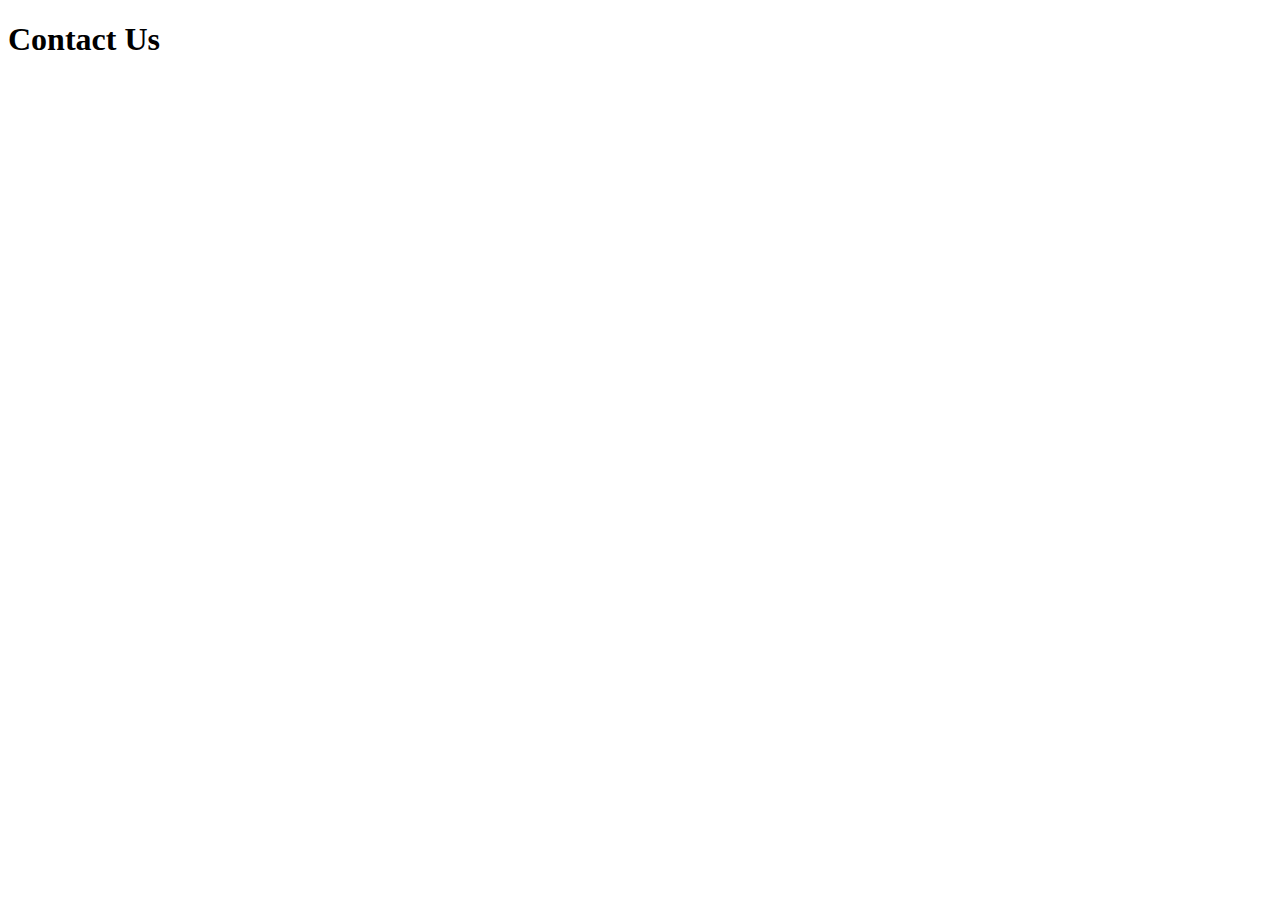
==== contact-us.html @ 6c0234c9 "actualización readme + index.html" ====
<!DOCTYPE html>
<html lang="en">
<head>
    <meta charset="UTF-8">
    <meta http-equiv="X-UA-Compatible" content="IE=edge">
    <meta name="viewport" content="width=device-width, initial-scale=1.0">
    <title>Contact Us</title>
</head>
<body>
    <div class="form-contact">
        <h1>Contact Us</h1>
        <table></table>
    </div>
</body>
</html>
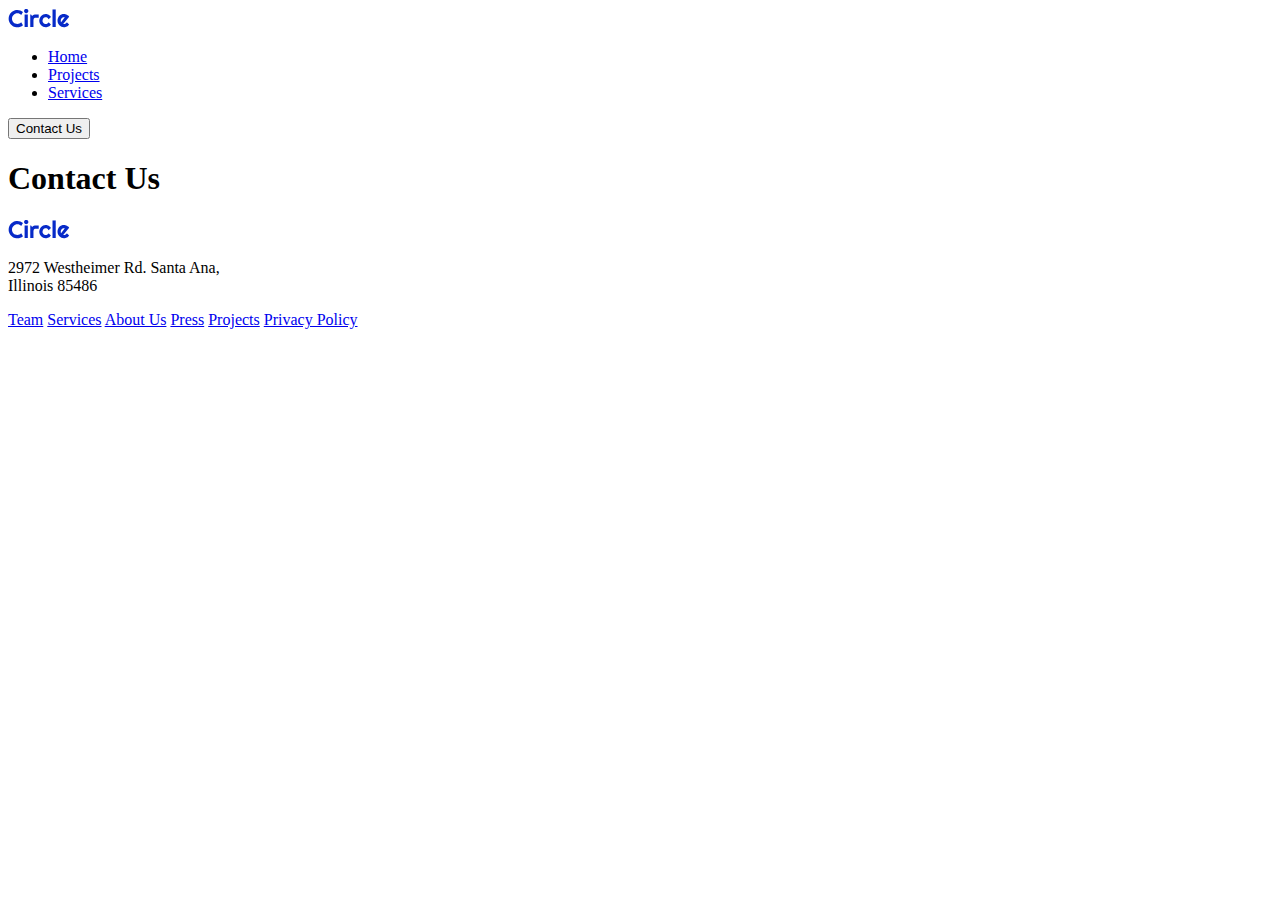
==== commit 713bc23f: "Readme actualizado" ====
--- a/contact-us.html
+++ b/contact-us.html
@@ -7,9 +7,43 @@
     <title>Contact Us</title>
 </head>
 <body>
-    <div class="form-contact">
-        <h1>Contact Us</h1>
-        <table></table>
-    </div>
+    <section id="cabecera">
+        <div class="nav">
+            <div class="logo">
+               <a href="#cabecera"><img src="./images/logos/circle.svg" alt="Circle logotipo"></a>
+            </div>
+            <nav class="menu">
+                <ul>
+                    <li id="home-menu"><a href="#cabecera">Home</a></li>
+                    <li id="projects-menu"><a href="#projects">Projects</a></li>
+                    <li id="services-menu"><a href="#services">Services</a></li>
+                </ul>
+            </nav>
+            <div class="btn-principal">
+                <button>Contact Us</button>
+            </div>
+        </div>
+    </section>
+    <section id="form">
+        <div class="form-contact">
+            <h1>Contact Us</h1>
+            <table></table>
+        </div>
+    </section>
+    <section id="footer">
+        <div class="caja-footer">
+            <div class="footer-info">
+                <img src="./images/logos/circle.svg" alt="circle-logotipo">
+                <p class="direction">2972 Westheimer Rd. Santa Ana,<br> Illinois 85486</p>
+            </div>
+            <div class="footer-menu">
+                    <a href="#">Team</a>
+                    <a href="#">Services</a>
+                    <a href="#">About Us</a>
+                    <a href="#">Press</a>
+                    <a href="#">Projects</a>
+                    <a href="#">Privacy Policy</a>
+            </div>
+        </div>
 </body>
 </html>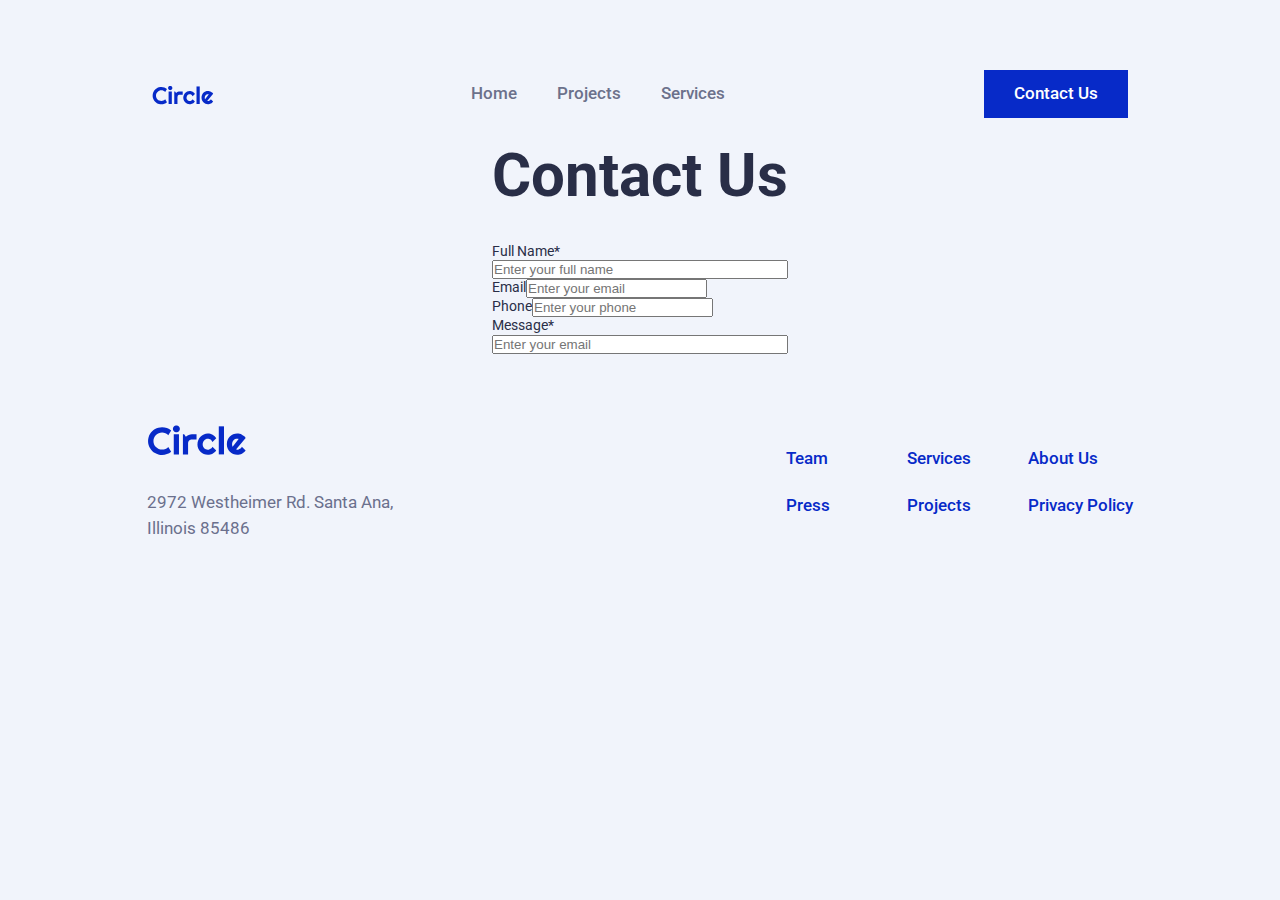
==== commit f98758ac: "css home + adaptación tablet" ====
--- a/contact-us.html
+++ b/contact-us.html
@@ -5,12 +5,13 @@
     <meta http-equiv="X-UA-Compatible" content="IE=edge">
     <meta name="viewport" content="width=device-width, initial-scale=1.0">
     <title>Contact Us</title>
+    <link rel="stylesheet" href="style.css">
 </head>
 <body>
-    <section id="cabecera">
+    <header id="header-cabecera" >
         <div class="nav">
             <div class="logo">
-               <a href="#cabecera"><img src="./images/logos/circle.svg" alt="Circle logotipo"></a>
+               <a href="index.html"><img src="./images/logos/circle.svg" alt="Circle logotipo"></a>
             </div>
             <nav class="menu">
                 <ul>
@@ -19,15 +20,32 @@
                     <li id="services-menu"><a href="#services">Services</a></li>
                 </ul>
             </nav>
-            <div class="btn-principal">
-                <button>Contact Us</button>
-            </div>
+                <a href="contact-us.html" class="btn-principal">Contact Us</a>
         </div>
-    </section>
+    </header>
     <section id="form">
         <div class="form-contact">
             <h1>Contact Us</h1>
-            <table></table>
+            <form action="email" id="form-mail">
+               <div class="form-container">
+                    <label for="name">Full Name*</label>
+                    <input type="text" id="formName" name="name" placeholder="Enter your full name" required>
+                </div>
+                <div class="form-container">
+                    <div class="form-container form-container-pequeño">
+                        <label for="email">Email</label>
+                        <input type="email" id="emailCount" name="email" placeholder="Enter your email">
+                    </div>
+                    <div class="form-container form-container-pequeño">
+                        <label for="phone">Phone</label>
+                        <input type="number" id="phoneNumber" name="phone" placeholder="Enter your phone">
+                    </div>
+                </div>
+                <div class="form-container">
+                    <label for="message">Message*</label>
+                    <input type="text" id="emailCount" name="email" placeholder="Enter your email">
+                </div>
+            </form>
         </div>
     </section>
     <section id="footer">
@@ -45,5 +63,6 @@
                     <a href="#">Privacy Policy</a>
             </div>
         </div>
+       </section> 
 </body>
 </html>--- a/style.css
+++ b/style.css
@@ -0,0 +1,754 @@
+@import url('https://fonts.googleapis.com/css2?family=Roboto:wght@100;300;400;500;700&display=swap');
+
+
+/* General Styling CSS */
+* {
+    box-sizing: border-box;
+    margin: 0;
+    padding: 0;
+  }
+  
+  body {
+    font-family: "Roboto", sans-serif;
+    font-size: 14px;
+    background-color: #f1f4fb;
+    color: #292e47;
+    line-height: 1.25em;
+    display: flex;
+    flex-direction: column;
+    align-items: center;
+    padding: 0 30px; 
+  }
+
+  a{
+    text-decoration: none;
+    font-size: 17px;
+    font-weight: 500;
+  }
+  a:hover{
+    cursor: pointer;
+  }
+
+  /* Typographies */
+  h1{
+    text-align: left;
+    font-size: 60px;
+    line-height: 1.25em;
+    margin: 20px 0 30px;
+  }
+  h2{
+    font-size: 2.7em;
+    color: #292e47;
+    line-height: 36px;
+    margin: 20px 0px 20px;
+  }
+
+  h3{
+    font-size: 24px;
+    line-height: 115%;
+    font-weight: 500;
+    color: #292e47;
+    margin: 15px 5px 0px;
+  }
+
+
+  /* 1ºsección- cabecera + nav */
+  
+  #cabecera,  #header-cabecera {
+   width: 80%;
+   display: flex;
+   flex-direction: column;
+   justify-content: center;
+  }
+
+/* SECCIÓN NAVEGADOR*/
+.nav {
+    display: flex;
+    justify-content: space-between;
+    align-items: center;
+    margin-top: 70px;
+  }
+
+.logo{
+    width: 60px;
+    height: 18px;
+  }
+ 
+
+  .menu ul{
+    display: flex;
+    align-items: center;
+
+  }
+
+  .menu li{
+    list-style: none;
+    flex-direction: row;
+
+  }
+
+  .menu a{
+    color: #6c718b;
+    padding: 20px;
+  }
+
+  .menu a:hover{
+    color: #072AC8 ;
+  }
+
+  .menu a:active{
+    color: #0082f3;
+  }
+
+  .btn-principal{
+    color: white;
+    padding: 15px 30px;
+    background-color: #072AC8;
+    font-size: 17px;
+    display: inline-block;
+    border: 0px;
+  }
+
+  .btn-principal:hover{
+    color: white;
+    padding: 15px 30px;
+    background-color: #292e47;
+    font-size: 17px;
+    display: inline-block;
+    border: 0px;
+  }
+
+
+/* hero-shot-section*/
+  .hero-shot{
+    display: flex;
+    align-items: center;
+    justify-content: space-between;
+    margin: 100px 0;
+    
+  }
+
+  .hs-text{
+    /* width: 50%; */
+    /* display: flex; */
+    /* flex-direction: column; */
+    /* padding: 7em 2em; */
+    max-width:  530px;
+  }
+
+  .hs-text p{
+    color: #6b708d;
+    font-size: 20px;
+    line-height: 150%;
+    margin-bottom: 40px;
+    width: 85%;
+  }
+/* Bloque de botones del texto del hero */
+  .hs-txt-btn{
+    display: flex;
+    justify-content:left;
+    align-items: baseline ;
+
+    /* margin:20px 0 30px */
+  }
+
+  .hs-txt-btn a{
+    text-decoration: none;
+    color:#6b708d;
+    font-size: 17px;
+    font-weight: 500;
+  }
+  /* Este botón .principal serviría poner el mismo estilo que .btn-principal pero no lo invoco/llamo bien */
+
+  .principal{
+    color: white !important;
+    background-color: #072AC8;
+    font-size: 17px;
+    display: inline-block;
+    border: 0px;
+    margin-left: 20px;
+    padding: 15px 30px;
+  }
+
+  /* y este podría ser estilo del menu a pero igual tampoco se nombrarlo pues */
+  .secundario {
+    background: none;
+    border: none;
+  }
+
+  .hs-img {
+    width: 50%;
+    /* background-image: url(./images/hero-section/hero-image.png); */
+    /* background-position: 0 0;
+    background-repeat: no-repeat;
+    background-size: contain; */
+    position: relative;
+    justify-content: center;
+    align-items: center;
+    display: flex;
+
+  }
+  .guy {
+    width: 80%;
+    height: fit-content;
+  }
+  .hs-img-cards{
+    /* position: relative;
+    align-items: center;
+    display: flex; */
+  }
+
+  .card-credit {
+    width: 50%;
+    position: absolute;
+    top: 0;
+    left: -19%;
+    max-width: 375px;
+  }
+
+  .card-project{
+    width: 50%;
+    position: absolute;
+    bottom: -20%;
+    right: -23%;
+    max-width: 375px;
+  }
+
+    #clients{
+        width: 100%; 
+        display: flex;
+        justify-content: space-evenly; 
+        flex-flow:row wrap;
+        margin-top: 130px;
+    }
+
+
+    #projects{
+    width: 80%;
+    margin-top: 200px;
+    }
+
+    .card-img-vector{
+        width: 1fr;
+    }
+
+    /* este container se repite en servicios */
+    .container-cards{
+        display:grid;
+        margin-top: 70px;
+        grid-auto-columns: 1fr;
+        grid-column-gap: 40px;
+        grid-row-gap: 16px;
+        grid-template-columns: 1fr 1fr 1fr;
+        grid-template-rows: auto;
+    }
+   
+    .card {
+        background-color: white;
+        display: grid;
+        grid-template-rows: repeat(2, 1fr);
+        width: 350px;
+        height: 450px;
+    }
+
+    /* project cards images */
+
+    .card-img-simply{
+        background-image: url("./images/projects-section/1.jpg");
+        background-position: 50% 50%;
+        background-size:cover;
+        background-repeat: no-repeat;
+        height: 240px;
+    }
+
+    .card-img-dash{
+        background-image: url("./images/projects-section/2.jpg");
+        background-position: 50% 50%;
+        background-size:cover;
+        background-repeat: no-repeat;
+        height: 240px;
+    }
+    .card-img-vector{
+        background-image: url("./images/projects-section/3.jpg");
+        background-position: 50% 50%;
+        background-size:cover;
+        background-repeat: no-repeat;
+        height: 240px;
+    }
+
+    .card-text h3{
+        padding: 20px;
+    }
+
+    .card-text p{
+        font-size: 17px;
+        font-weight: 400;
+        margin:0 5px 20px 5px;
+        line-height: 120%;
+        padding: 5px 20px 30px 20px;
+    }
+
+    .card-text a{
+        color: #072AC8;
+        margin: 30px auto 30px 5px;
+        font-size: 17px;
+        font-weight: 500;
+        text-decoration: none;
+        padding: 20px;
+    }
+
+
+
+    /* sección testimonios */
+
+    #testimonials{
+        width: 100%;
+        position: relative;
+        /* height: 622px; */
+        height: 40vw;
+        margin-top: 200px;
+        background-color: #292e47;
+        background-image: url(./images/testimonial-section/orbit.png);
+        background-position: center;
+        background-size: contain;
+        background-repeat: no-repeat;
+    }
+
+    .container-testimonio{
+        height: 90%;
+        display: flex;
+        flex-direction: column;
+        justify-content:space-around;
+        align-items: center;
+        padding: 60px 0 15px;
+        
+    }
+    .container-testimonio h2{
+        max-width: 400px;
+        color: white;
+        text-align: center;
+        font-size: 36px;
+        line-height: 150%;
+    }
+
+    .container-testimonio > p {
+     max-width: 560px;
+     color: #ffc600;
+     font-size: 24px;
+     line-height: 160%;
+     font-weight: 500;
+     text-align: center;
+    }
+
+    /* User testimonio */
+   /* ---------- La imagen comentar con teacher... si la meto como imagen se me deforma, si la meto como background de un div bien pero pierdo el alt, es buena praxis? */
+
+    .testimonio-user{
+        display: flex;
+        align-items: center;
+    }
+
+    .user-img-testimony{
+        width: 50px;
+        height: 50px;
+        border-radius: 50%;
+        margin-right: 10px;
+        background-image: url(./images/testimonial-section/profile.png);
+        background-position: 50% 50%;
+        background-size: cover;
+
+    }
+
+    .name-user {
+        color: #a2d6f9;
+        font-size: 17px;
+
+    }
+
+    .web-page {
+        color: #ecf7ff;
+        font-size: 13px;
+    }
+
+    /* Imagenes emojis */
+    .locator-top-left {
+        position: absolute;
+        left: 0%;
+        top: 0%;
+        margin-top: 2%;
+        margin-left: 15%;
+        width: 12vw;
+    }
+
+    .locator-top-right {
+        position: absolute;
+        right: 0%;
+        top: 0%;
+        margin-top: 2%;
+        margin-right: 10%;
+        width: 12vw;
+    }
+
+    .locator-bottom-left {
+        position: absolute;
+        left: 0%;
+        bottom: 0%;
+        margin-bottom: 3%;
+        margin-left: 15%;
+        width: 12vw;
+    }
+
+    .locator-bottom-right {
+        position: absolute;
+        right: 0%;
+        bottom: 0%;
+        margin-bottom: 3%;
+        margin-right: 10%;
+        width: 12vw;
+    }
+
+    #services{
+        width: 80%;
+        display: flex;
+        flex-direction: column;
+        justify-content: space-between;
+        margin-top: 180px;
+    }
+
+    /* si aquí uso la class .card como en proyectos debería tocar el margin del contenido de la card porque se pega al marco */
+    .container-cards-service{
+      display:grid;
+      margin-top: 70px;
+      grid-auto-columns: 1fr;
+      grid-column-gap: 40px;
+      grid-row-gap: 16px;
+      grid-template-columns: 1fr 1fr 1fr;
+      grid-template-rows: auto;
+  }
+    .card-service{
+        /* max-width: 300px; */
+        background-color: white;
+        display: flex;
+        flex-direction:column ;
+        justify-content: space-between;
+        padding: 15px;
+        
+    }
+    /* .card-service img{
+        width: 4.5vw;
+        background-color: #ecf7ff;
+        border-radius: 50%;
+        padding: 15px;
+        margin: 5px;
+    } */
+
+    /* //iconos metidos dentro del background de un div */
+    /* Igual podría hacer 1 class que contenga todo + class independiente para cada uno donde solo se toque el background */
+    .img-service-interface {
+        width: 5vw;
+        height: 5vw;
+        background-color: #ecf7ff;
+        background-image: url(./images/services-section/icons/1.svg);
+        background-position: 50% 50%;
+        background-size: auto;
+        background-repeat: no-repeat;
+        border-radius: 50%;
+        padding: 15px;
+        margin: 20px 0 35px 5px;
+    }
+
+    .img-service-ux{
+        width: 5vw;
+        height: 5vw;
+        background-color: #ecf7ff;
+        background-image: url(./images/services-section/icons/2.svg);
+        background-position: 50% 50%;
+        background-size: auto;
+        background-repeat: no-repeat;
+        border-radius: 50%;
+        padding: 15px;
+        margin: 20px 0 35px 5px;
+    }
+
+    .img-service-dev {
+        width: 5vw;
+        height: 5vw;
+        background-color: #ecf7ff;
+        background-image: url(./images/services-section/icons/3.svg);
+        background-position: 50% 50%;
+        background-size: auto;
+        background-repeat: no-repeat;
+        border-radius: 50%;
+        padding: 15px;
+        margin: 20px 0 35px 5px;
+    }
+
+    /* texto de las cards */
+    /* probando con unificar cards .card-text con las de proyecto pero no acaba de cuadrar, las otras son iguales + padding modificado igual a proyecto podría ponerle este estilo + sumarle el padding */
+    .card-service h3{
+        margin-bottom: 20px;
+    }
+
+    .card-service p{
+        font-size: 17px;
+        font-weight: 400;
+        margin:0 5px 10px 5px;
+        line-height: 120%;
+    }
+
+    .card-service a{
+        color: #072AC8;
+        margin: 30px auto 30px 5px;
+        font-size: 17px;
+        font-weight: 500;
+        text-decoration: none;
+
+    }
+
+    #CTA{
+        display: flex;
+        flex-direction: column;
+        align-items: center;
+        justify-content: center;
+        margin-top: 100px;
+        background-color: #ffc600;
+        height: 500px;
+        width: 100%;
+        padding-bottom: 20px;
+    }
+
+    .cta-info {
+        display: flex;
+        flex-direction: column;
+        justify-content: center;
+        align-items: center;
+    }
+    .cta-info h2{
+        margin: 20px 0;
+    }
+
+    .cta-info p{
+        font-size: 17px;
+        color: #6b708d;
+    }
+
+    .contenedor-form{
+        display: flex;
+        margin-top: 50px;
+        justify-content: center;
+        align-items: center;
+    }
+
+    .form-email-contenedor{
+        display: flex;
+        position: relative;
+    }
+    .form-email-contenedor img{
+        position: absolute;
+        left: 6%;
+        top:20% 
+    }
+    #email-form{
+        border: none;
+        padding: 15px 30px;
+        width: 395px;
+        font-size: 17px;
+        padding-left: 70px;
+    }
+    
+    #footer{
+        margin-top: 70px;
+        display: flex ;
+        justify-content: center;
+        width: 95%;
+        align-items: stretch;
+        padding-bottom: 100px;
+    }
+    .caja-footer {
+        display: flex ;
+        justify-content: space-between;
+        width: 85%;
+        align-items: center;
+    }
+
+    .footer-menu {
+        display: grid;
+        grid-auto-columns: 1fr;
+        grid-column-gap: 16px;
+        grid-row-gap:30px;
+        grid-template-columns: 1fr 1fr 1fr;
+    }
+
+    .footer-menu a{
+        text-decoration: none;
+        color: #072AC8;
+        font-size: 17px;
+    }
+
+    .footer-info img{
+        width: 100px;
+        margin-bottom: 30px; 
+    }
+
+    .footer-info p{
+        font-size: 17px;
+        line-height: 150%;
+        color: #6b708d;  
+    }
+    /* Empezamos responsive */
+    /* Pantalla tablet */
+    @media (min-width:768px) and (max-width: 991px){
+      *{
+        margin: none;
+      }
+     
+      h1{
+        text-align: center;
+      }
+      #header-cabecera, #cabecera, #clients, #projects, #testimonials, #services, #CTA,  #footer{
+        width: 100%;
+        margin-top: 40px;
+      }
+      /* #header-cabecera, #cabecera, #clients, #projects, #testimonials, #services, #CTA,  #footer{
+        width: 95%;
+      } */
+      #header-cabecera {
+        margin-top: 10px;
+      }
+
+      .nav{
+        margin-top: 30px;
+      }
+     
+      .menu ul{
+        display: none;
+    
+      }
+
+      .btn-principal{
+        display: none;
+      }
+
+      .hero-shot{
+        /* display: flex; */
+        flex-direction: column;
+        margin-top:20px
+      }
+      .hs-text{
+        display: flex;
+        flex-direction: column;
+        align-items: center;
+        max-width: 100%;
+        padding-bottom: 30px;
+      }
+
+      .hs-text p{
+        text-align: center;
+      }
+
+      .hs-txt-btn{
+        flex-direction: row-reverse;
+        justify-content: center;
+      }
+
+      .principal{
+        margin-right: 20px;
+        margin-left: 0px;
+      }
+
+      .hs-img{
+        width: 70%;
+      }
+      .guy {
+        width: 100%;
+      }
+
+/* // sección clientes */
+      #clients{
+        /* display: flex;
+        flex-wrap: ;
+        width: 70%;
+        margin-top: 50px; */
+        display: grid;
+        align-items: center;
+        justify-items: center;
+        grid-row-gap:40px;
+        grid-template-columns: 1fr 1fr;
+      }
+
+      .logos-amazon{
+        display: none;
+      }
+ /* PROJECT */
+      .container-cards{
+        grid-template-columns: 1fr 1fr;
+        /* //la separación entre proyectos como se controla? */
+        grid-column-gap: 2%; 
+      }
+
+      /* /TESTIMONIALS */
+
+      /* SERVICES */
+
+      .container-cards-service{
+        display:grid;
+        grid-template-columns: 1fr 1fr 1fr;
+      }
+
+      .img-service {
+        width: 8vw;
+        height: 8vw;
+      }
+
+      /* cta */
+      #CTA{
+        max-width: 100%;
+        margin-top: 60px;
+        display: flex;
+        width: 1320;
+      }
+      .contenedor-form{
+        display: flex;
+        justify-content: space-between;
+        align-items: center;
+      }
+      
+      /* footer */
+      #footer{
+       padding-bottom: 50px;
+      }
+      .caja-footer{
+        width: 100%;
+      }
+
+    }
+
+
+    /* Pantalla phone */
+    @media (max-width: 767px){
+
+    }
+
+
+
+    /* CONTACT STYLE */
+
+    #form{
+        max-width: 80%;
+        display: flex;
+        flex-direction: column;
+        justify-content: center;
+    }
+
+    #form h1{
+        
+    }
+
+    .form-container{
+      display: flex;
+      flex-direction: column;
+    }
+    .form-container-pequeño{
+      display: flex;
+      flex-direction: row;
+    }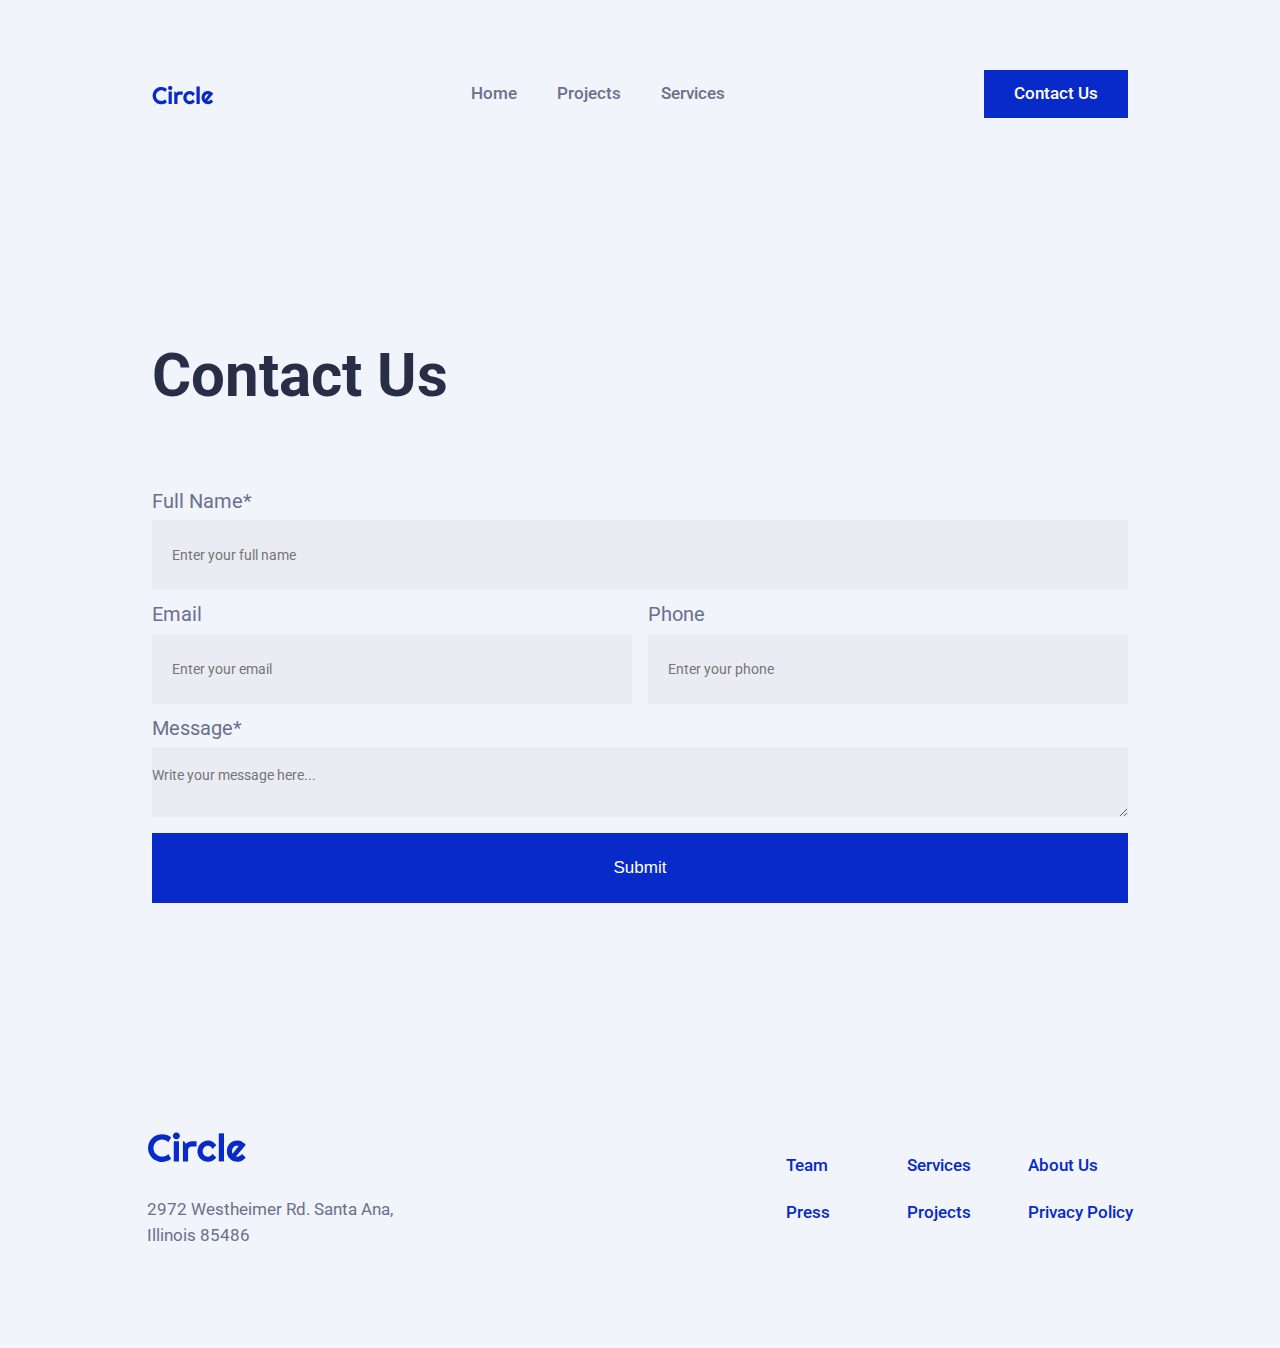
==== commit ce2301a1: "actualización readme, modificación esilos y creación pagina proyecto" ====
--- a/contact-us.html
+++ b/contact-us.html
@@ -15,36 +15,36 @@
             </div>
             <nav class="menu">
                 <ul>
-                    <li id="home-menu"><a href="#cabecera">Home</a></li>
-                    <li id="projects-menu"><a href="#projects">Projects</a></li>
-                    <li id="services-menu"><a href="#services">Services</a></li>
+                    <li id="home-menu"><a href="index.html">Home</a></li>
+                    <li id="projects-menu"><a href="#">Projects</a></li>
+                    <li id="services-menu"><a href="#">Services</a></li>
                 </ul>
             </nav>
                 <a href="contact-us.html" class="btn-principal">Contact Us</a>
         </div>
     </header>
-    <section id="form">
+    <section id="contact-us">
         <div class="form-contact">
             <h1>Contact Us</h1>
             <form action="email" id="form-mail">
-               <div class="form-container">
+               <div class="form-container name">
                     <label for="name">Full Name*</label>
                     <input type="text" id="formName" name="name" placeholder="Enter your full name" required>
                 </div>
-                <div class="form-container">
-                    <div class="form-container form-container-pequeño">
+                <div class="form-container email">
                         <label for="email">Email</label>
                         <input type="email" id="emailCount" name="email" placeholder="Enter your email">
-                    </div>
-                    <div class="form-container form-container-pequeño">
+                </div>
+                <div class="form-container phone">
                         <label for="phone">Phone</label>
-                        <input type="number" id="phoneNumber" name="phone" placeholder="Enter your phone">
-                    </div>
+                        <input type="text" id="phoneNumber" name="phone" placeholder="Enter your phone">
                 </div>
-                <div class="form-container">
+                
+                <div class="form-container message">
                     <label for="message">Message*</label>
-                    <input type="text" id="emailCount" name="email" placeholder="Enter your email">
+                    <textarea name="message" placeholder="Write your message here..." maxlength="5000" required></textarea>
                 </div>
+                <input type="submit" value="Submit" class="submit-button">
             </form>
         </div>
     </section>
--- a/style.css
+++ b/style.css
@@ -1,754 +1,1093 @@
 @import url('https://fonts.googleapis.com/css2?family=Roboto:wght@100;300;400;500;700&display=swap');
-
-
+ 
+ 
 /* General Styling CSS */
 * {
-    box-sizing: border-box;
-    margin: 0;
-    padding: 0;
-  }
-  
+   box-sizing: border-box;
+   margin: 0;
+   padding: 0;
+   box-sizing: border-box
+ }
   body {
-    font-family: "Roboto", sans-serif;
-    font-size: 14px;
-    background-color: #f1f4fb;
-    color: #292e47;
-    line-height: 1.25em;
-    display: flex;
-    flex-direction: column;
-    align-items: center;
-    padding: 0 30px; 
-  }
-
-  a{
-    text-decoration: none;
-    font-size: 17px;
-    font-weight: 500;
-  }
-  a:hover{
-    cursor: pointer;
-  }
-
-  /* Typographies */
-  h1{
-    text-align: left;
-    font-size: 60px;
-    line-height: 1.25em;
-    margin: 20px 0 30px;
-  }
-  h2{
-    font-size: 2.7em;
-    color: #292e47;
-    line-height: 36px;
-    margin: 20px 0px 20px;
-  }
-
-  h3{
-    font-size: 24px;
-    line-height: 115%;
-    font-weight: 500;
-    color: #292e47;
-    margin: 15px 5px 0px;
-  }
-
-
-  /* 1ºsección- cabecera + nav */
-  
-  #cabecera,  #header-cabecera {
-   width: 80%;
+   font-family: "Roboto", sans-serif;
+   font-size: 14px;
+   background-color: #f1f4fb;
+   color: #292e47;
+   line-height: 1.25em;
    display: flex;
    flex-direction: column;
-   justify-content: center;
-  }
-
+   align-items: center;
+   padding: 0 30px;
+ }
+ 
+ a{
+   text-decoration: none;
+   font-size: 17px;
+   font-weight: 500;
+ }
+ a:hover{
+   cursor: pointer;
+ }
+ 
+ /* Typographies */
+ h1{
+   text-align: left;
+   font-size: 60px;
+   line-height: 1.25em;
+   margin: 20px 0 30px;
+ }
+ h2{
+   font-size: 2.7em;
+   color: #292e47;
+   line-height: 36px;
+   margin: 20px 0px 20px;
+ }
+ 
+ h3{
+   font-size: 24px;
+   line-height: 115%;
+   font-weight: 500;
+   color: #292e47;
+   margin: 15px 5px 0px;
+ }
+
+ h4{
+  color: #6b708d;
+  font-size: 24px;
+  font-weight: 500;
+  line-height: 115%;
+ }
+ 
+ 
+ /* 1ºsección- cabecera + nav */
+  #cabecera,  #header-cabecera {
+  width: 80%;
+  display: flex;
+  flex-direction: column;
+  justify-content: center;
+ }
+ 
 /* SECCIÓN NAVEGADOR*/
 .nav {
+   display: flex;
+   justify-content: space-between;
+   align-items: center;
+   margin-top: 70px;
+ }
+ 
+.logo{
+   width: 60px;
+   height: 18px;
+ }
+ 
+ .menu ul{
+   display: flex;
+   align-items: center;
+ 
+ }
+ 
+ .menu li{
+   list-style: none;
+   flex-direction: row;
+ 
+ }
+ 
+ .menu a{
+   color: #6c718b;
+   padding: 20px;
+ }
+ 
+ .menu a:hover{
+   color: #072AC8 ;
+ }
+ 
+ .menu a:active{
+   color: #0082f3;
+ }
+
+ .hamburger-menu{
+  display: none;
+ }
+ 
+ .btn-principal{
+   color: white;
+   padding: 15px 30px;
+   background-color: #072AC8;
+   font-size: 17px;
+   display: inline-block;
+   border: 0px;
+ }
+ 
+ .btn-principal:hover{
+   color: white;
+   padding: 15px 30px;
+   background-color: #292e47;
+   font-size: 17px;
+   display: inline-block;
+   border: 0px;
+ }
+ 
+ 
+/* hero-shot-section*/
+ .hero-shot{
+   display: flex;
+   align-items: center;
+   justify-content: space-between;
+   margin: 100px 0;
+  
+ }
+ 
+ .hs-text{
+   /* width: 50%; */
+   /* display: flex; */
+   /* flex-direction: column; */
+   /* padding: 7em 2em; */
+   max-width:  530px;
+ }
+ 
+ .hs-text p{
+   color: #6b708d;
+   font-size: 20px;
+   line-height: 150%;
+   margin-bottom: 40px;
+   width: 85%;
+ }
+/* Bloque de botones del texto del hero */
+ .hs-txt-btn{
+   display: flex;
+   justify-content:left;
+   align-items: baseline ;
+ 
+   /* margin:20px 0 30px */
+ }
+ 
+ .hs-txt-btn a{
+   text-decoration: none;
+   color:#6b708d;
+   font-size: 17px;
+   font-weight: 500;
+ }
+ /* Este botón .principal serviría poner el mismo estilo que .btn-principal pero no lo invoco/llamo bien */
+ 
+ .principal{
+   color: white !important;
+   background-color: #072AC8;
+   font-size: 17px;
+   display: inline-block;
+   border: 0px;
+   margin-left: 20px;
+   padding: 15px 30px;
+ }
+ 
+ /* y este podría ser estilo del menu a pero igual tampoco se nombrarlo pues */
+ .secundario {
+   background: none;
+   border: none;
+ }
+ 
+ .hs-img {
+   width: 50%;
+   /* background-image: url(./images/hero-section/hero-image.png); */
+   /* background-position: 0 0;
+   background-repeat: no-repeat;
+   background-size: contain; */
+   position: relative;
+   justify-content: center;
+   align-items: center;
+   display: flex;
+ 
+ }
+ .guy {
+   width: 80%;
+   height: fit-content;
+ }
+ .hs-img-cards{
+   /* position: relative;
+   align-items: center;
+   display: flex; */
+ }
+ 
+ .card-credit {
+   width: 50%;
+   position: absolute;
+   top: 0;
+   left: -19%;
+   max-width: 375px;
+ }
+ 
+ .card-project{
+   width: 50%;
+   position: absolute;
+   bottom: -20%;
+   right: -23%;
+   max-width: 375px;
+ }
+ 
+   #clients{
+       width: 100%;
+       display: flex;
+       justify-content: space-evenly;
+       flex-flow:row wrap;
+       margin-top: 130px;
+   }
+ 
+ 
+   #projects{
+   width: 80%;
+   margin-top: 150px;
+   }
+ 
+   .card-img-vector{
+       width: 1fr;
+   }
+ 
+   /* este container se repite en servicios */
+   .container-cards{
+       display:grid;
+       margin-top: 70px;
+       grid-auto-columns: 1fr;
+       grid-column-gap: 40px;
+       grid-row-gap: 16px;
+       grid-template-columns: 1fr 1fr 1fr;
+       grid-template-rows: auto;
+   }
+ 
+   .card {
+       background-color: white;
+       display: grid;
+       grid-template-rows: repeat(2, 1fr);
+       /* esto lo pusimos con diego y bien... pero luego queda demasiado estrecho puede que tenga que ver con el responsive */
+       max-width: 350px;
+       max-height: 450px;
+   }
+ 
+   /* project cards images */
+ 
+   .card-img-simply{
+       background-image: url("./images/projects-section/1.jpg");
+       background-position: 50% 50%;
+       background-size:cover;
+       background-repeat: no-repeat;
+       height: 240px;
+   }
+ 
+   .card-img-dash{
+       background-image: url("./images/projects-section/2.jpg");
+       background-position: 50% 50%;
+       background-size:cover;
+       background-repeat: no-repeat;
+       height: 240px;
+   }
+   .card-img-vector{
+       background-image: url("./images/projects-section/3.jpg");
+       background-position: 50% 50%;
+       background-size:cover;
+       background-repeat: no-repeat;
+       height: 240px;
+   }
+ 
+   .card-text h3{
+       padding: 20px;
+   }
+ 
+   .card-text p{
+       font-size: 17px;
+       font-weight: 400;
+       margin:0 5px 20px 5px;
+       line-height: 120%;
+       padding: 5px 20px 30px 20px;
+   }
+ 
+   .card-text a{
+       color: #072AC8;
+       margin: 30px auto 30px 5px;
+       font-size: 17px;
+       font-weight: 500;
+       text-decoration: none;
+       padding: 20px;
+   }
+ 
+ 
+ 
+   /* sección testimonios */
+ 
+   #testimonials{
+       width: 100%;
+       position: relative;
+       /* height: 622px; */
+       height: 40vw;
+       margin-top: 200px;
+       background-color: #292e47;
+       background-image: url(./images/testimonial-section/orbit.png);
+       background-position: center;
+       background-size: contain;
+       background-repeat: no-repeat;
+   }
+ 
+   .container-testimonio{
+       height: 90%;
+       display: flex;
+       flex-direction: column;
+       justify-content:space-around;
+       align-items: center;
+       padding: 60px 0 15px;
+      
+   }
+   .container-testimonio h2{
+       max-width: 400px;
+       color: white;
+       text-align: center;
+       font-size: 36px;
+       line-height: 150%;
+   }
+ 
+   .container-testimonio > p {
+    max-width: 560px;
+    color: #ffc600;
+    font-size: 24px;
+    line-height: 160%;
+    font-weight: 500;
+    text-align: center;
+   }
+ 
+   /* User testimonio */
+  /* ---------- La imagen comentar con teacher... si la meto como imagen se me deforma, si la meto como background de un div bien pero pierdo el alt, es buena praxis? */
+ 
+   .testimonio-user{
+       display: flex;
+       align-items: center;
+   }
+ 
+   .user-img-testimony{
+       width: 50px;
+       height: 50px;
+       border-radius: 50%;
+       margin-right: 10px;
+       background-image: url(./images/testimonial-section/profile.png);
+       background-position: 50% 50%;
+       background-size: cover;
+ 
+   }
+ 
+   .name-user {
+       color: #a2d6f9;
+       font-size: 17px;
+ 
+   }
+ 
+   .web-page {
+       color: #ecf7ff;
+       font-size: 13px;
+   }
+ 
+   /* Imagenes emojis */
+   .locator-top-left {
+       position: absolute;
+       left: 0%;
+       top: 0%;
+       margin-top: 2%;
+       margin-left: 15%;
+       width: 12vw;
+   }
+ 
+   .locator-top-right {
+       position: absolute;
+       right: 0%;
+       top: 0%;
+       margin-top: 2%;
+       margin-right: 10%;
+       width: 12vw;
+   }
+ 
+   .locator-bottom-left {
+       position: absolute;
+       left: 0%;
+       bottom: 0%;
+       margin-bottom: 3%;
+       margin-left: 15%;
+       width: 12vw;
+   }
+ 
+   .locator-bottom-right {
+       position: absolute;
+       right: 0%;
+       bottom: 0%;
+       margin-bottom: 3%;
+       margin-right: 10%;
+       width: 12vw;
+   }
+ 
+   #services{
+       width: 80%;
+       display: flex;
+       flex-direction: column;
+       justify-content: space-between;
+       margin-top: 180px;
+   }
+ 
+   /* si aquí uso la class .card como en proyectos debería tocar el margin del contenido de la card porque se pega al marco */
+   .container-cards-service{
+     display:grid;
+     margin-top: 70px;
+     grid-auto-columns: 1fr;
+     grid-column-gap: 40px;
+     grid-row-gap: 16px;
+     grid-template-columns: 1fr 1fr 1fr;
+     grid-template-rows: auto;
+    
+ }
+   .card-service{
+       /* max-width: 300px; */
+       background-color: white;
+       display: flex;
+       flex-direction:column ;
+       justify-content: space-between;
+       padding: 15px;
+       /* si pongo aqui medidas concretas se me descuadra */
+       /* width: 450px;
+       height: 450px; */
+      
+   }
+   /* .card-service img{
+       width: 4.5vw;
+       background-color: #ecf7ff;
+       border-radius: 50%;
+       padding: 15px;
+       margin: 5px;
+   } */
+ 
+   /* //iconos metidos dentro del background de un div */
+   /* Igual podría hacer 1 class que contenga todo + class independiente para cada uno donde solo se toque el background */
+   .img-service-interface {
+       width: 5vw;
+       height: 5vw;
+       background-color: #ecf7ff;
+       background-image: url(./images/services-section/icons/1.svg);
+       background-position: 50% 50%;
+       background-size: auto;
+       background-repeat: no-repeat;
+       border-radius: 50%;
+       padding: 15px;
+       margin: 20px 0 35px 5px;
+   }
+ 
+   .img-service-ux{
+       width: 5vw;
+       height: 5vw;
+       background-color: #ecf7ff;
+       background-image: url(./images/services-section/icons/2.svg);
+       background-position: 50% 50%;
+       background-size: auto;
+       background-repeat: no-repeat;
+       border-radius: 50%;
+       padding: 15px;
+       margin: 20px 0 35px 5px;
+   }
+ 
+   .img-service-dev {
+       width: 5vw;
+       height: 5vw;
+       background-color: #ecf7ff;
+       background-image: url(./images/services-section/icons/3.svg);
+       background-position: 50% 50%;
+       background-size: auto;
+       background-repeat: no-repeat;
+       border-radius: 50%;
+       padding: 15px;
+       margin: 20px 0 35px 5px;
+   }
+ 
+   /* texto de las cards */
+   /* probando con unificar cards .card-text con las de proyecto pero no acaba de cuadrar, las otras son iguales + padding modificado igual a proyecto podría ponerle este estilo + sumarle el padding */
+   .card-service h3{
+       margin-bottom: 20px;
+   }
+ 
+   .card-service p{
+       font-size: 17px;
+       font-weight: 400;
+       margin:0 5px 10px 5px;
+       line-height: 120%;
+   }
+ 
+   .card-service a{
+       color: #072AC8;
+       margin: 30px auto 30px 5px;
+       font-size: 17px;
+       font-weight: 500;
+       text-decoration: none;
+ 
+   }
+ 
+   #CTA{
+       display: flex;
+       flex-direction: column;
+       align-items: center;
+       justify-content: center;
+       margin-top: 150px;
+       background-color: #ffc600;
+       height: 500px;
+       width: 100%;
+       padding-bottom: 20px;
+   }
+ 
+   .cta-info {
+       display: flex;
+       flex-direction: column;
+       justify-content: center;
+       align-items: center;
+   }
+   .cta-info h2{
+       margin: 20px 0;
+   }
+ 
+   .cta-info p{
+       font-size: 17px;
+       color: #6b708d;
+   }
+ 
+   .contenedor-form{
+       display: flex;
+       margin-top: 50px;
+       justify-content: center;
+       align-items: center;
+   }
+ 
+   .form-email-contenedor{
+       display: flex;
+       position: relative;
+   }
+   .form-email-contenedor img{
+       position: absolute;
+       left: 6%;
+       top:20%
+   }
+   #email-form{
+       border: none;
+       padding: 15px 30px;
+       width: 395px;
+       font-size: 17px;
+       padding-left: 70px;
+   }
+  
+   #footer{
+       margin-top: 200px;
+       display: flex ;
+       justify-content: center;
+       width: 95%;
+       align-items: stretch;
+       padding-bottom: 100px;
+   }
+   .caja-footer {
+       display: flex ;
+       justify-content: space-between;
+       width: 85%;
+       align-items: center;
+   }
+ 
+   .footer-menu {
+       display: grid;
+       grid-auto-columns: 1fr;
+       grid-column-gap: 16px;
+       grid-row-gap:30px;
+       grid-template-columns: 1fr 1fr 1fr;
+   }
+ 
+   .footer-menu a{
+       text-decoration: none;
+       color: #072AC8;
+       font-size: 17px;
+   }
+ 
+   .footer-info img{
+       width: 100px;
+       margin-bottom: 30px;
+   }
+ 
+   .footer-info p{
+       font-size: 17px;
+       line-height: 150%;
+       color: #6b708d; 
+   }
+   
+
+
+/* -----------------------
+-----------------------
+-----------------------
+----------------------- */
+/* Empezamos responsive */
+   /* Pantalla tablet */
+   @media (min-width:768px) and (max-width: 991px){
+     *{
+       margin: none;
+     }
+   
+     h1{
+       text-align: center;
+     }
+     #header-cabecera, #cabecera, #clients, #projects, #testimonials, #services, #CTA,  #footer{
+       width: 100%;
+       margin-top: 40px;
+     }
+     /* #header-cabecera, #cabecera, #clients, #projects, #testimonials, #services, #CTA,  #footer{
+       width: 95%;
+     } */
+     #header-cabecera {
+       margin-top: 10px;
+     }
+ 
+     .nav{
+       margin-top: 30px;
+     }
+   
+     .hamburger-menu{
+      display: flex;
+      z-index: 1;
+      padding: 4px 20px 0 0;
+      border: none;
+      cursor: pointer;
+      background-color: rgba(255, 255, 255, 0);
+      color: #292e47;
+      font-size: 24px;
+    }
+    .hamburger-menu > .cerrar{
+      display: none;
+    }
+
+    
+ 
+     .btn-principal{
+       display: none;
+     }
+ 
+     .hero-shot{
+       /* display: flex; */
+       flex-direction: column;
+       margin-top:20px
+     }
+     .hs-text{
+       display: flex;
+       flex-direction: column;
+       align-items: center;
+       max-width: 100%;
+       padding-bottom: 30px;
+     }
+ 
+     .hs-text p{
+       text-align: center;
+     }
+ 
+     .hs-txt-btn{
+       flex-direction: row-reverse;
+       justify-content: center;
+     }
+ 
+     .principal{
+       margin-right: 20px;
+       margin-left: 0px;
+     }
+ 
+     .hs-img{
+       width: 70%;
+     }
+     .guy {
+       width: 100%;
+     }
+ 
+/* // sección clientes */
+     #clients{
+       /* display: flex;
+       flex-wrap: ;
+       width: 70%;
+       margin-top: 50px; */
+       display: grid;
+       align-items: center;
+       justify-items: center;
+       grid-row-gap:40px;
+       grid-template-columns: 1fr 1fr;
+     }
+ 
+     .logos-amazon{
+       display: none;
+     }
+/* PROJECT */
+     .container-cards{
+       grid-template-columns: 1fr 1fr;
+       /* //la separación entre proyectos como se controla? */
+       grid-column-gap: 2%;
+     }
+ 
+     /* /TESTIMONIALS */
+     #testimonials {
+       width: 100vw;
+      height: 450px;
+     }
+ 
+     .container-testimonio{
+       justify-content: space-between;
+       padding: 30px 0 15px;
+     }
+     /* emojis location */
+     .locator-top-left{
+       margin-top: 6%;
+       margin-left: 10%;
+     }
+     .locator-top-right{
+       margin-top: 6%;
+     
+     }
+     .locator-bottom-left{
+       margin-bottom: 6%;
+       margin-left: 10%;
+     }
+     .locator-bottom-right{
+       margin-bottom: 6%;
+      
+     }
+ 
+     /* SERVICES */
+ 
+     .container-cards-service{
+       display:grid;
+       grid-template-columns: 1fr 1fr 1fr;
+     }
+ 
+     .img-service {
+       width: 8vw;
+       height: 8vw;
+     }
+ 
+     /* cta */
+     #CTA{
+       /* para hacer que se salte el padding del body va este width */
+       width: 100vw;
+       margin-top: 60px;
+     }
+ 
+     .contenedor-form > .principal{
+       margin: 0;
+     }
+    
+    
+     /* footer */
+     #footer{
+      padding-bottom: 50px;
+      margin-top: 70px;
+     }
+     .caja-footer{
+       width: 100%;
+     }
+ 
+   }
+ 
+ 
+   /* Pantalla phone */
+   @media (max-width: 767px){
+     *{
+       margin: none;
+     }
+   
+     h1{
+       text-align: center;
+       font-size: 40px;
+     }
+     h2{
+       text-align: center;
+       margin-top: 50px;
+     }
+     #header-cabecera, #cabecera, #clients, #projects, #testimonials, #services, #CTA,  #footer{
+       width: 100%;
+       margin-top: 30px;
+     }
+     /* #header-cabecera, #cabecera, #clients, #projects, #testimonials, #services, #CTA,  #footer{
+       width: 95%;
+     } */
+     #header-cabecera {
+       margin-top: 10px;
+     }
+ 
+     .nav{
+       margin-top: 30px;
+     }
+   
+     .menu ul{
+       display: none;
+  
+     }
+ 
+     .btn-principal{
+       display: none;
+     }
+ 
+     .hero-shot{
+       /* display: flex; */
+       flex-direction: column;
+       margin-top:0px
+     }
+     .hs-text{
+       display: flex;
+       flex-direction: column;
+       align-items: center;
+       max-width: 100%;
+       padding-bottom: 30px;
+     }
+ 
+     .hs-text p{
+       text-align: center;
+       font-size: 17px;
+       margin-bottom: 30px;
+     }
+ 
+     .hs-txt-btn{
+       flex-direction: row-reverse;
+       justify-content: center;
+    
+     }
+ 
+     .principal{
+       margin-right: 20px;
+       margin-left: 0px;
+     }
+ 
+     .hs-img{
+       width: 90%;
+     }
+     .guy {
+       width: 100%;
+     }
+     .card-credit,
+     .card-project,
+     .logos-amazon {
+       display: none;
+     }
+ 
+ 
+/* // sección clientes */
+     #clients{
+       /* display: flex;
+       flex-wrap: ;
+       width: 70%;
+       margin-top: 50px; */
+       display: grid;
+       align-items: center;
+       justify-items: center;
+       grid-row-gap:40px;
+       grid-template-columns: 1fr 1fr;
+     }
+ 
+     /* .logos-amazon{
+       display: none;
+     } */
+/* PROJECT */
+     .container-cards{
+       grid-template-columns: 1fr;
+       /* //la separación entre proyectos como se controla? */
+       grid-column-gap: 2%;
+     }
+ 
+     .card{
+       width: auto;
+      
+     }
+ 
+     /* /TESTIMONIALS */
+     .locator-top-left,
+     .locator-top-right,
+     .locator-bottom-left,
+     .locator-bottom-right{
+       display: none;
+     }
+ 
+     #testimonials{
+       height: 50px;
+       width: 100vw;
+     }
+ 
+     .container-testimonio{
+       padding: 20px 0 60px;
+     }
+     .container-testimonio > p{
+       padding: 50px 0px;
+     }
+ 
+     /* SERVICES */
+ 
+     .container-cards-service{
+       display:grid;
+       grid-template-columns: 1fr;
+     }
+ 
+     .img-service {
+       width: 10vw;
+       height: 10vw;
+     }
+ 
+     /* cta */
+     #CTA{
+       margin-top: 60px;
+       display: flex;
+       width: 100vw;
+     }
+     .contenedor-form{
+       display: flex;
+       flex-direction: column;
+       justify-content: space-between;
+       align-items: center;
+     }
+ 
+ 
+    
+     /* footer */
+     #footer{
+      padding-bottom: 90px;
+     }
+     .caja-footer{
+       width: 100%;
+       display: flex;
+       flex-direction: column;
+     }
+ 
+     .footer-info{
+       display: flex;
+       flex-direction: column;
+       align-items: center;
+       padding: 20px 0 30px;
+     }
+ 
+     .footer-info p{
+       text-align: center;
+     }
+    
+   }
+ 
+ 
+ 
+ /* CONTACT STYLE */
+ /* CONTACT STYLE */
+ /* CONTACT STYLE */
+ /* CONTACT STYLE */
+
+   #contact-us{
+       display: flex;
+       flex-direction: column;
+       justify-content: center;
+       width: 80%;
+       margin-top: 200px;
+   }
+ 
+   
+ 
+   .form-container{
+    display: grid;
+    
+   }
+   #form-mail {
+    /* display: grid;
+    grid-auto-columns: 1fr;
+    grid-column-gap:16px;
+    grid-row-gap:16px
+    grid-template-column:1fr 1fr 1fr 1fr 1fr; */
+    display: grid;
+    grid-template-columns: repeat(2, 1fr);
+    grid-template-rows: repeat(4, 1fr);
+    grid-column-gap: 16px;
+    grid-row-gap: 16px;
+    margin-top: 80px;
+   }
+
+   .name{
+    grid-area: 1 / 1 / 2 / 3; 
+   }
+   .email{
+    grid-area: 2 / 1 / 3 / 2;
+   }
+   .phone{
+    grid-area: 2 / 2 / 3 / 3;
+   }
+   .message{
+    grid-area: 3 / 1 / 4 / 3;
+   }
+   .submit-button{
+    grid-area: 4 / 1 / 5 / 3;
+    color: white;
+   padding: 15px 30px;
+   background-color: #072AC8;
+   font-size: 17px;
+   border: none;
+   height: 70px;
+   }
+
+   .form-container > input , textarea{
+    font-family: "Roboto", sans-serif;
+    width: 100%;
+    height: 70px;
+    padding-left: 20px;
+    border: none;
+    background-color: #e8e9f0b5;
+    font-size: 14px;
+    color: #333333;
+   }
+
+   textarea{
+    font-size: 14px;
+    color: #333333;
+    padding: 20px 0 0;
+  
+   }
+
+   .form-container >label{
+    margin-bottom: 10px;
+    color: #6b708d;
+    font-size: 20px;
+    font-weight: 400;
+   }
+
+   /* //project page */
+
+   .main-project{
+    width: 80%;
+    margin-top: 70px;
+   }
+   .project-info {
     display: flex;
     justify-content: space-between;
-    align-items: center;
-    margin-top: 70px;
-  }
-
-.logo{
-    width: 60px;
-    height: 18px;
-  }
- 
-
-  .menu ul{
+    margin-bottom: 60px;
+   }
+   
+   .text-drch{
     display: flex;
-    align-items: center;
-
-  }
-
-  .menu li{
-    list-style: none;
-    flex-direction: row;
-
-  }
-
-  .menu a{
-    color: #6c718b;
-    padding: 20px;
-  }
-
-  .menu a:hover{
-    color: #072AC8 ;
-  }
-
-  .menu a:active{
-    color: #0082f3;
-  }
-
-  .btn-principal{
-    color: white;
-    padding: 15px 30px;
-    background-color: #072AC8;
-    font-size: 17px;
-    display: inline-block;
-    border: 0px;
-  }
-
-  .btn-principal:hover{
-    color: white;
-    padding: 15px 30px;
-    background-color: #292e47;
-    font-size: 17px;
-    display: inline-block;
-    border: 0px;
-  }
-
-
-/* hero-shot-section*/
-  .hero-shot{
-    display: flex;
-    align-items: center;
-    justify-content: space-between;
-    margin: 100px 0;
-    
-  }
-
-  .hs-text{
-    /* width: 50%; */
-    /* display: flex; */
-    /* flex-direction: column; */
-    /* padding: 7em 2em; */
-    max-width:  530px;
-  }
-
-  .hs-text p{
+    justify-content: center;
+    font-size: 20px;
+   }
+
+   .status{
+    color: #292e47;
+   }
+
+   .data{
     color: #6b708d;
+   }
+
+
+   /* //esto no esta bien  */
+   .project-image{
+    width: 80vw;
+    max-height: 600px;
+    filter: blur(200);
+    background-image: url("./images/projects-section/1.jpg");
+    background-position: 50% 50%;
+    background-repeat: no-repeat;
+    background-size: cover;
+   }
+   .project-image img{
+    width: 80vw;
+    filter: blur(40px) opacity(10%);
+   }
+
+   .project-description p{
     font-size: 20px;
-    line-height: 150%;
-    margin-bottom: 40px;
-    width: 85%;
-  }
-/* Bloque de botones del texto del hero */
-  .hs-txt-btn{
-    display: flex;
-    justify-content:left;
-    align-items: baseline ;
-
-    /* margin:20px 0 30px */
-  }
-
-  .hs-txt-btn a{
-    text-decoration: none;
-    color:#6b708d;
-    font-size: 17px;
-    font-weight: 500;
-  }
-  /* Este botón .principal serviría poner el mismo estilo que .btn-principal pero no lo invoco/llamo bien */
-
-  .principal{
-    color: white !important;
-    background-color: #072AC8;
-    font-size: 17px;
-    display: inline-block;
-    border: 0px;
-    margin-left: 20px;
-    padding: 15px 30px;
-  }
-
-  /* y este podría ser estilo del menu a pero igual tampoco se nombrarlo pues */
-  .secundario {
-    background: none;
-    border: none;
-  }
-
-  .hs-img {
-    width: 50%;
-    /* background-image: url(./images/hero-section/hero-image.png); */
-    /* background-position: 0 0;
-    background-repeat: no-repeat;
-    background-size: contain; */
-    position: relative;
-    justify-content: center;
-    align-items: center;
-    display: flex;
-
-  }
-  .guy {
-    width: 80%;
-    height: fit-content;
-  }
-  .hs-img-cards{
-    /* position: relative;
-    align-items: center;
-    display: flex; */
-  }
-
-  .card-credit {
-    width: 50%;
-    position: absolute;
-    top: 0;
-    left: -19%;
-    max-width: 375px;
-  }
-
-  .card-project{
-    width: 50%;
-    position: absolute;
-    bottom: -20%;
-    right: -23%;
-    max-width: 375px;
-  }
-
-    #clients{
-        width: 100%; 
-        display: flex;
-        justify-content: space-evenly; 
-        flex-flow:row wrap;
-        margin-top: 130px;
-    }
-
-
-    #projects{
-    width: 80%;
-    margin-top: 200px;
-    }
-
-    .card-img-vector{
-        width: 1fr;
-    }
-
-    /* este container se repite en servicios */
-    .container-cards{
-        display:grid;
-        margin-top: 70px;
-        grid-auto-columns: 1fr;
-        grid-column-gap: 40px;
-        grid-row-gap: 16px;
-        grid-template-columns: 1fr 1fr 1fr;
-        grid-template-rows: auto;
-    }
-   
-    .card {
-        background-color: white;
-        display: grid;
-        grid-template-rows: repeat(2, 1fr);
-        width: 350px;
-        height: 450px;
-    }
-
-    /* project cards images */
-
-    .card-img-simply{
-        background-image: url("./images/projects-section/1.jpg");
-        background-position: 50% 50%;
-        background-size:cover;
-        background-repeat: no-repeat;
-        height: 240px;
-    }
-
-    .card-img-dash{
-        background-image: url("./images/projects-section/2.jpg");
-        background-position: 50% 50%;
-        background-size:cover;
-        background-repeat: no-repeat;
-        height: 240px;
-    }
-    .card-img-vector{
-        background-image: url("./images/projects-section/3.jpg");
-        background-position: 50% 50%;
-        background-size:cover;
-        background-repeat: no-repeat;
-        height: 240px;
-    }
-
-    .card-text h3{
-        padding: 20px;
-    }
-
-    .card-text p{
-        font-size: 17px;
-        font-weight: 400;
-        margin:0 5px 20px 5px;
-        line-height: 120%;
-        padding: 5px 20px 30px 20px;
-    }
-
-    .card-text a{
-        color: #072AC8;
-        margin: 30px auto 30px 5px;
-        font-size: 17px;
-        font-weight: 500;
-        text-decoration: none;
-        padding: 20px;
-    }
-
-
-
-    /* sección testimonios */
-
-    #testimonials{
-        width: 100%;
-        position: relative;
-        /* height: 622px; */
-        height: 40vw;
-        margin-top: 200px;
-        background-color: #292e47;
-        background-image: url(./images/testimonial-section/orbit.png);
-        background-position: center;
-        background-size: contain;
-        background-repeat: no-repeat;
-    }
-
-    .container-testimonio{
-        height: 90%;
-        display: flex;
-        flex-direction: column;
-        justify-content:space-around;
-        align-items: center;
-        padding: 60px 0 15px;
-        
-    }
-    .container-testimonio h2{
-        max-width: 400px;
-        color: white;
-        text-align: center;
-        font-size: 36px;
-        line-height: 150%;
-    }
-
-    .container-testimonio > p {
-     max-width: 560px;
-     color: #ffc600;
-     font-size: 24px;
-     line-height: 160%;
-     font-weight: 500;
-     text-align: center;
-    }
-
-    /* User testimonio */
-   /* ---------- La imagen comentar con teacher... si la meto como imagen se me deforma, si la meto como background de un div bien pero pierdo el alt, es buena praxis? */
-
-    .testimonio-user{
-        display: flex;
-        align-items: center;
-    }
-
-    .user-img-testimony{
-        width: 50px;
-        height: 50px;
-        border-radius: 50%;
-        margin-right: 10px;
-        background-image: url(./images/testimonial-section/profile.png);
-        background-position: 50% 50%;
-        background-size: cover;
-
-    }
-
-    .name-user {
-        color: #a2d6f9;
-        font-size: 17px;
-
-    }
-
-    .web-page {
-        color: #ecf7ff;
-        font-size: 13px;
-    }
-
-    /* Imagenes emojis */
-    .locator-top-left {
-        position: absolute;
-        left: 0%;
-        top: 0%;
-        margin-top: 2%;
-        margin-left: 15%;
-        width: 12vw;
-    }
-
-    .locator-top-right {
-        position: absolute;
-        right: 0%;
-        top: 0%;
-        margin-top: 2%;
-        margin-right: 10%;
-        width: 12vw;
-    }
-
-    .locator-bottom-left {
-        position: absolute;
-        left: 0%;
-        bottom: 0%;
-        margin-bottom: 3%;
-        margin-left: 15%;
-        width: 12vw;
-    }
-
-    .locator-bottom-right {
-        position: absolute;
-        right: 0%;
-        bottom: 0%;
-        margin-bottom: 3%;
-        margin-right: 10%;
-        width: 12vw;
-    }
-
-    #services{
-        width: 80%;
-        display: flex;
-        flex-direction: column;
-        justify-content: space-between;
-        margin-top: 180px;
-    }
-
-    /* si aquí uso la class .card como en proyectos debería tocar el margin del contenido de la card porque se pega al marco */
-    .container-cards-service{
-      display:grid;
-      margin-top: 70px;
-      grid-auto-columns: 1fr;
-      grid-column-gap: 40px;
-      grid-row-gap: 16px;
-      grid-template-columns: 1fr 1fr 1fr;
-      grid-template-rows: auto;
-  }
-    .card-service{
-        /* max-width: 300px; */
-        background-color: white;
-        display: flex;
-        flex-direction:column ;
-        justify-content: space-between;
-        padding: 15px;
-        
-    }
-    /* .card-service img{
-        width: 4.5vw;
-        background-color: #ecf7ff;
-        border-radius: 50%;
-        padding: 15px;
-        margin: 5px;
-    } */
-
-    /* //iconos metidos dentro del background de un div */
-    /* Igual podría hacer 1 class que contenga todo + class independiente para cada uno donde solo se toque el background */
-    .img-service-interface {
-        width: 5vw;
-        height: 5vw;
-        background-color: #ecf7ff;
-        background-image: url(./images/services-section/icons/1.svg);
-        background-position: 50% 50%;
-        background-size: auto;
-        background-repeat: no-repeat;
-        border-radius: 50%;
-        padding: 15px;
-        margin: 20px 0 35px 5px;
-    }
-
-    .img-service-ux{
-        width: 5vw;
-        height: 5vw;
-        background-color: #ecf7ff;
-        background-image: url(./images/services-section/icons/2.svg);
-        background-position: 50% 50%;
-        background-size: auto;
-        background-repeat: no-repeat;
-        border-radius: 50%;
-        padding: 15px;
-        margin: 20px 0 35px 5px;
-    }
-
-    .img-service-dev {
-        width: 5vw;
-        height: 5vw;
-        background-color: #ecf7ff;
-        background-image: url(./images/services-section/icons/3.svg);
-        background-position: 50% 50%;
-        background-size: auto;
-        background-repeat: no-repeat;
-        border-radius: 50%;
-        padding: 15px;
-        margin: 20px 0 35px 5px;
-    }
-
-    /* texto de las cards */
-    /* probando con unificar cards .card-text con las de proyecto pero no acaba de cuadrar, las otras son iguales + padding modificado igual a proyecto podría ponerle este estilo + sumarle el padding */
-    .card-service h3{
-        margin-bottom: 20px;
-    }
-
-    .card-service p{
-        font-size: 17px;
-        font-weight: 400;
-        margin:0 5px 10px 5px;
-        line-height: 120%;
-    }
-
-    .card-service a{
-        color: #072AC8;
-        margin: 30px auto 30px 5px;
-        font-size: 17px;
-        font-weight: 500;
-        text-decoration: none;
-
-    }
-
-    #CTA{
-        display: flex;
-        flex-direction: column;
-        align-items: center;
-        justify-content: center;
-        margin-top: 100px;
-        background-color: #ffc600;
-        height: 500px;
-        width: 100%;
-        padding-bottom: 20px;
-    }
-
-    .cta-info {
-        display: flex;
-        flex-direction: column;
-        justify-content: center;
-        align-items: center;
-    }
-    .cta-info h2{
-        margin: 20px 0;
-    }
-
-    .cta-info p{
-        font-size: 17px;
-        color: #6b708d;
-    }
-
-    .contenedor-form{
-        display: flex;
-        margin-top: 50px;
-        justify-content: center;
-        align-items: center;
-    }
-
-    .form-email-contenedor{
-        display: flex;
-        position: relative;
-    }
-    .form-email-contenedor img{
-        position: absolute;
-        left: 6%;
-        top:20% 
-    }
-    #email-form{
-        border: none;
-        padding: 15px 30px;
-        width: 395px;
-        font-size: 17px;
-        padding-left: 70px;
-    }
-    
-    #footer{
-        margin-top: 70px;
-        display: flex ;
-        justify-content: center;
-        width: 95%;
-        align-items: stretch;
-        padding-bottom: 100px;
-    }
-    .caja-footer {
-        display: flex ;
-        justify-content: space-between;
-        width: 85%;
-        align-items: center;
-    }
-
-    .footer-menu {
-        display: grid;
-        grid-auto-columns: 1fr;
-        grid-column-gap: 16px;
-        grid-row-gap:30px;
-        grid-template-columns: 1fr 1fr 1fr;
-    }
-
-    .footer-menu a{
-        text-decoration: none;
-        color: #072AC8;
-        font-size: 17px;
-    }
-
-    .footer-info img{
-        width: 100px;
-        margin-bottom: 30px; 
-    }
-
-    .footer-info p{
-        font-size: 17px;
-        line-height: 150%;
-        color: #6b708d;  
-    }
-    /* Empezamos responsive */
-    /* Pantalla tablet */
-    @media (min-width:768px) and (max-width: 991px){
-      *{
-        margin: none;
-      }
-     
-      h1{
-        text-align: center;
-      }
-      #header-cabecera, #cabecera, #clients, #projects, #testimonials, #services, #CTA,  #footer{
-        width: 100%;
-        margin-top: 40px;
-      }
-      /* #header-cabecera, #cabecera, #clients, #projects, #testimonials, #services, #CTA,  #footer{
-        width: 95%;
-      } */
-      #header-cabecera {
-        margin-top: 10px;
-      }
-
-      .nav{
-        margin-top: 30px;
-      }
-     
-      .menu ul{
-        display: none;
-    
-      }
-
-      .btn-principal{
-        display: none;
-      }
-
-      .hero-shot{
-        /* display: flex; */
-        flex-direction: column;
-        margin-top:20px
-      }
-      .hs-text{
-        display: flex;
-        flex-direction: column;
-        align-items: center;
-        max-width: 100%;
-        padding-bottom: 30px;
-      }
-
-      .hs-text p{
-        text-align: center;
-      }
-
-      .hs-txt-btn{
-        flex-direction: row-reverse;
-        justify-content: center;
-      }
-
-      .principal{
-        margin-right: 20px;
-        margin-left: 0px;
-      }
-
-      .hs-img{
-        width: 70%;
-      }
-      .guy {
-        width: 100%;
-      }
-
-/* // sección clientes */
-      #clients{
-        /* display: flex;
-        flex-wrap: ;
-        width: 70%;
-        margin-top: 50px; */
-        display: grid;
-        align-items: center;
-        justify-items: center;
-        grid-row-gap:40px;
-        grid-template-columns: 1fr 1fr;
-      }
-
-      .logos-amazon{
-        display: none;
-      }
- /* PROJECT */
-      .container-cards{
-        grid-template-columns: 1fr 1fr;
-        /* //la separación entre proyectos como se controla? */
-        grid-column-gap: 2%; 
-      }
-
-      /* /TESTIMONIALS */
-
-      /* SERVICES */
-
-      .container-cards-service{
-        display:grid;
-        grid-template-columns: 1fr 1fr 1fr;
-      }
-
-      .img-service {
-        width: 8vw;
-        height: 8vw;
-      }
-
-      /* cta */
-      #CTA{
-        max-width: 100%;
-        margin-top: 60px;
-        display: flex;
-        width: 1320;
-      }
-      .contenedor-form{
-        display: flex;
-        justify-content: space-between;
-        align-items: center;
-      }
-      
-      /* footer */
-      #footer{
-       padding-bottom: 50px;
-      }
-      .caja-footer{
-        width: 100%;
-      }
-
-    }
-
-
-    /* Pantalla phone */
-    @media (max-width: 767px){
-
-    }
-
-
-
-    /* CONTACT STYLE */
-
-    #form{
-        max-width: 80%;
-        display: flex;
-        flex-direction: column;
-        justify-content: center;
-    }
-
-    #form h1{
-        
-    }
-
-    .form-container{
-      display: flex;
-      flex-direction: column;
-    }
-    .form-container-pequeño{
-      display: flex;
-      flex-direction: row;
-    }+    line-height: 30px;
+    margin-top: 50px;
+    text-align: justify;
+   }
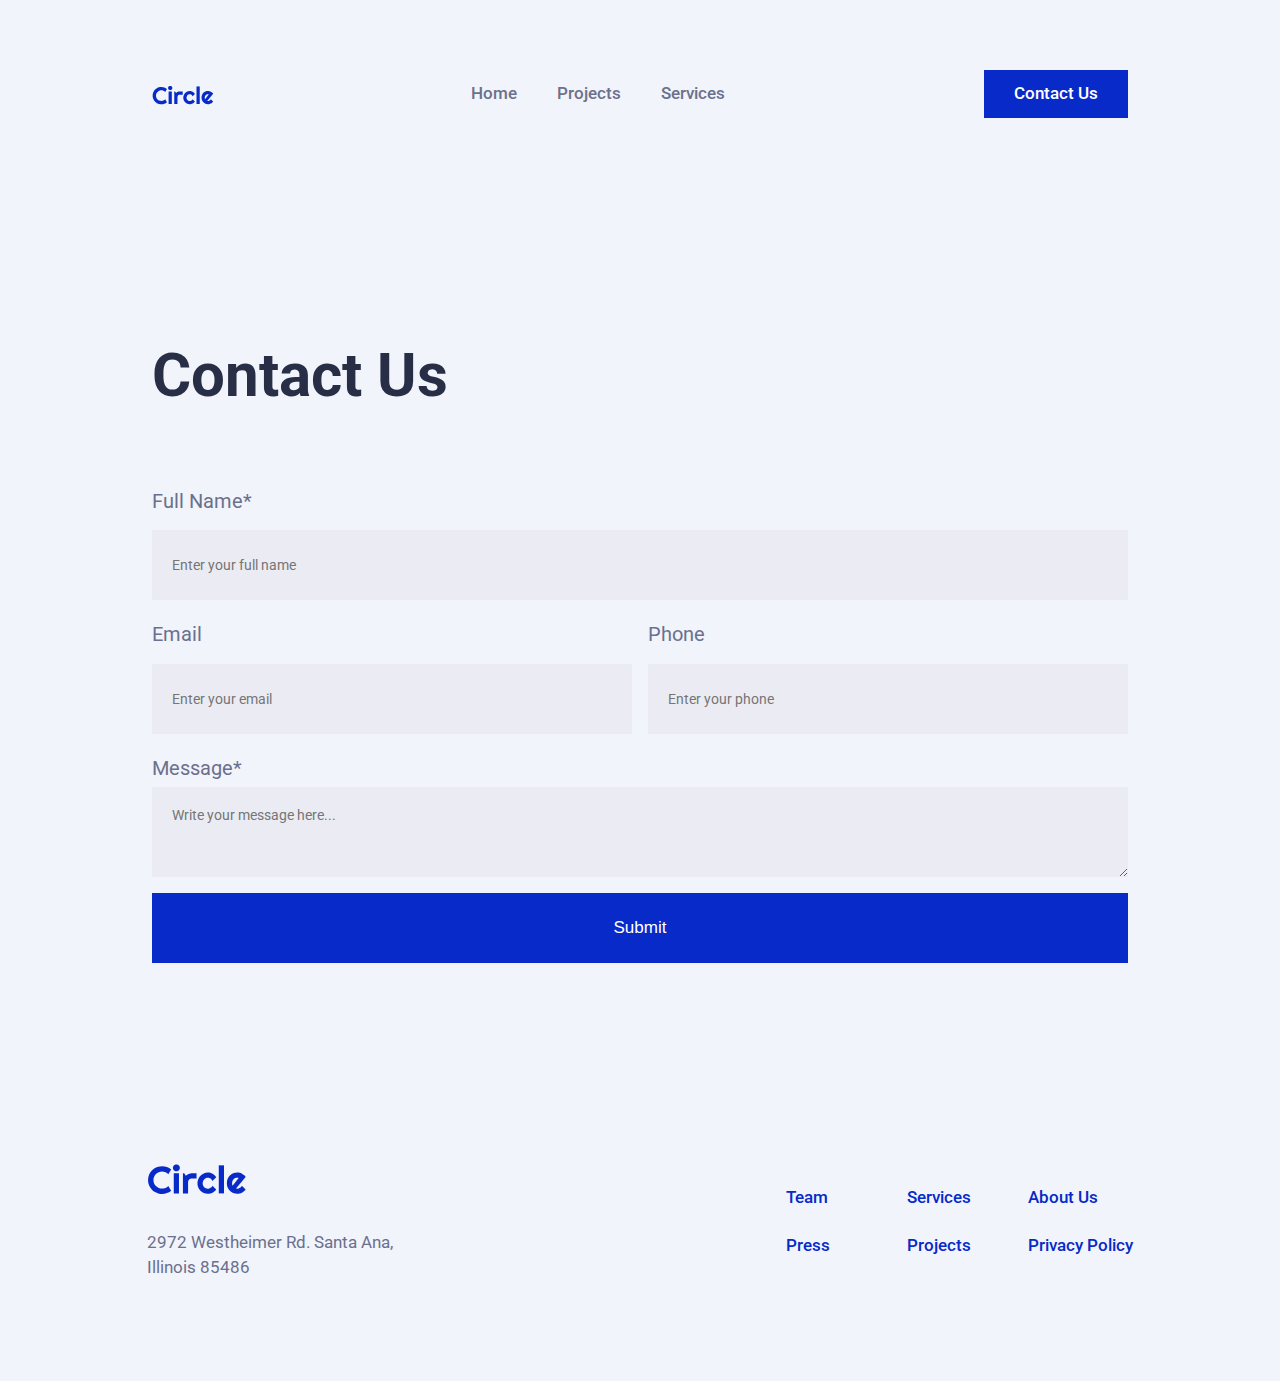
==== commit 8182e378: "responsive phone tablet desktop" ====
--- a/contact-us.html
+++ b/contact-us.html
@@ -6,6 +6,7 @@
     <meta name="viewport" content="width=device-width, initial-scale=1.0">
     <title>Contact Us</title>
     <link rel="stylesheet" href="style.css">
+    <link rel="stylesheet" href="index.js">
 </head>
 <body>
     <header id="header-cabecera" >
@@ -42,7 +43,7 @@
                 
                 <div class="form-container message">
                     <label for="message">Message*</label>
-                    <textarea name="message" placeholder="Write your message here..." maxlength="5000" required></textarea>
+                    <textarea name="message" placeholder="Write your message here..." maxlength="5000" required id="messageText"></textarea>
                 </div>
                 <input type="submit" value="Submit" class="submit-button">
             </form>
@@ -64,5 +65,7 @@
             </div>
         </div>
        </section> 
+    <!-- <script src="./index.js"></script> -->
+    <script src="./scripts/formContact.js"></script>
 </body>
 </html>--- a/style.css
+++ b/style.css
@@ -105,7 +105,11 @@
    color: #0082f3;
  }
 
- .hamburger-menu{
+ /* .hamburger-menu{
+  display: none;
+ } */
+
+ .hamburger{
   display: none;
  }
  
@@ -255,15 +259,15 @@
    .card {
        background-color: white;
        display: grid;
-       grid-template-rows: repeat(2, 1fr);
+       grid-template-rows: repeat(1fr 3fr);
        /* esto lo pusimos con diego y bien... pero luego queda demasiado estrecho puede que tenga que ver con el responsive */
        max-width: 350px;
-       max-height: 450px;
+       min-height: 450px;
    }
  
    /* project cards images */
  
-   .card-img-simply{
+   .card-img-0{
        background-image: url("./images/projects-section/1.jpg");
        background-position: 50% 50%;
        background-size:cover;
@@ -271,14 +275,14 @@
        height: 240px;
    }
  
-   .card-img-dash{
+   .card-img-1{
        background-image: url("./images/projects-section/2.jpg");
        background-position: 50% 50%;
        background-size:cover;
        background-repeat: no-repeat;
        height: 240px;
    }
-   .card-img-vector{
+   .card-img-2{
        background-image: url("./images/projects-section/3.jpg");
        background-position: 50% 50%;
        background-size:cover;
@@ -611,6 +615,167 @@
    }
    
 
+   /* PAGE CONTACT ME STYLE */
+ /* PAGE CONTACT ME STYLE */
+ /* PAGE CONTACT ME STYLE */
+ /* PAGE CONTACT ME STYLE */
+
+ #contact-us{
+  display: flex;
+  flex-direction: column;
+  justify-content: center;
+  width: 80%;
+  margin-top: 200px;
+}
+
+
+
+.form-container{
+display: grid;
+
+}
+#form-mail {
+ display: grid;
+grid-template-columns: repeat(2, 1fr);
+grid-template-rows: repeat(3, 1fr);
+grid-column-gap: 16px;
+grid-row-gap: 16px;
+margin-top: 80px;
+}
+
+.name{
+grid-area: 1 / 1 / 2 / 3; 
+}
+.email{
+grid-area: 2 / 1 / 3 / 2;
+}
+.phone{
+grid-area: 2 / 2 / 3 / 3;
+}
+.message{
+grid-area: 3 / 1 / 4 / 3;
+}
+.submit-button{
+grid-area: 4 / 1 / 5 / 3;
+color: white;
+padding: 15px 30px;
+background-color: #072AC8;
+font-size: 17px;
+border: none;
+height: 70px;
+}
+
+.submit-button:hover{
+color: white;
+background-color: #292e47;
+}
+
+.form-container > input , textarea{
+font-family: "Roboto", sans-serif;
+width: 100%;
+height: 70px;
+padding-left: 20px;
+border: none;
+background-color: #e8e9f0b5;
+font-size: 14px;
+color: #333333;
+}
+
+
+
+textarea{
+font-size: 14px;
+color: #333333;
+padding: 20px 0 0 20px;
+height: 90px;
+}
+
+.form-container >label{
+margin-bottom: 10px;
+color: #6b708d;
+font-size: 20px;
+font-weight: 400;
+}
+
+/* //project page */
+
+.cont-about-project{
+display: flex;
+flex-direction: column;
+justify-content: center;
+}
+.main-project{
+width: 80%;
+margin-top: 70px;
+}
+.project-info {
+display: flex;
+justify-content: space-between;
+margin-bottom: 60px;
+}
+
+.text-drch{
+display: flex;
+justify-content: center;
+font-size: 20px;
+}
+
+.status{
+color: #292e47;
+}
+
+.data{
+color: #6b708d;
+}
+
+
+/* //esto no esta bien  */
+/* .project-image{
+width: 80vw;
+max-height: 600px;
+filter: blur(200);
+background-image: url("./images/projects-section/1.jpg");
+background-position: 50% 50%;
+background-repeat: no-repeat;
+background-size: cover;
+} */
+/* .project-image img{
+width: 80vw;
+filter: blur(40px) opacity(10%);
+} */
+
+.container-image{
+width: 80vw;
+height: 600px;
+position: relative;
+}
+
+.container-image img{
+object-fit: cover;
+height: 100%;
+width: 100%;
+}
+.blur {
+object-fit: cover;
+height: 100%;
+width: 100%;
+filter: blur(40px) opacity(50%);
+position: absolute;
+top: 0%;
+left: 0%;
+z-index: -1;
+}
+.project-description{
+ margin-top: 80px;
+}
+.project-description p{
+font-size: 20px;
+line-height: 30px;
+text-align: justify;
+margin-top: 20px;
+}
+
+
 
 /* -----------------------
 -----------------------
@@ -641,7 +806,7 @@
        margin-top: 30px;
      }
    
-     .hamburger-menu{
+     /* .hamburger-menu{
       display: flex;
       z-index: 1;
       padding: 4px 20px 0 0;
@@ -653,8 +818,20 @@
     }
     .hamburger-menu > .cerrar{
       display: none;
-    }
-
+    } */
+    .bar{
+      display: flex;
+      flex-direction: column;
+      height: 4px;
+      background-color: #333333;
+      width: 24px;
+      border-radius: 3px;
+      margin: 3px;
+     }
+
+     .menu{
+      display: none;
+     }
     
  
      .btn-principal{
@@ -778,12 +955,31 @@
      .caja-footer{
        width: 100%;
      }
- 
-   }
- 
- 
-   /* Pantalla phone */
-   @media (max-width: 767px){
+     
+     #contact-us{
+      margin-top: 100px;
+     }
+     .form-contact h1{
+      text-align: left;
+     }
+
+     /* //project pg */
+     #project-page{
+      width: 100%;
+      margin-top: 20px;
+    }
+    
+    .cont-about-project h1{
+    text-align: left;
+    }
+    .container-image{
+      width: 92vw;
+    }
+   }
+ 
+ 
+   /* Pantalla tablet pequeña */
+   @media (min-width:481px) and (max-width: 767px){
      *{
        margin: none;
      }
@@ -796,7 +992,7 @@
        text-align: center;
        margin-top: 50px;
      }
-     #header-cabecera, #cabecera, #clients, #projects, #testimonials, #services, #CTA,  #footer{
+     #header-cabecera, #cabecera, #clients, #projects, #testimonials, #services, #CTA,  #footer, #contact-us{
        width: 100%;
        margin-top: 30px;
      }
@@ -959,135 +1155,308 @@
        text-align: center;
      }
     
-   }
- 
- 
- 
- /* CONTACT STYLE */
- /* CONTACT STYLE */
- /* CONTACT STYLE */
- /* CONTACT STYLE */
-
-   #contact-us{
-       display: flex;
-       flex-direction: column;
-       justify-content: center;
-       width: 80%;
-       margin-top: 200px;
-   }
- 
+
+     /* contact us */
+     #contact-us{
+      margin-top: 20px;
+     }
+     .form-contact h1{
+      text-align: left;
+     }
+
+     /* //proyecto pag */
+     #project-page{
+      width: 100%;
+      margin-top: 20px;
+    }
+    
+    .cont-about-project h1{
+    text-align: left;
+    }
+
+   }
+ 
+  
+   /* //burger menu */
+
+
+   /* mobil chiquito */
+
    
- 
-   .form-container{
-    display: grid;
+   @media (max-width: 480px){
+    *{
+      margin: none;
+    }
+  
+    h1{
+      text-align: center;
+      font-size: 30px;
+    }
+    h2{
+      text-align: center;
+      margin-top: 30px;
+      font-size: 30px;
+    }
+    #header-cabecera, #cabecera, #clients, #projects, #testimonials, #services, #CTA,  #footer, #contact-us{
+      width: 100%;
+      margin-top: 10px;
+    }
+    /* #header-cabecera, #cabecera, #clients, #projects, #testimonials, #services, #CTA,  #footer{
+      width: 95%;
+    } */
+    #header-cabecera {
+      margin-top: 0px;
+    }
+
+    .nav{
+      margin-top: 30px;
+    }
+  
+    .menu ul{
+      display: none;
+ 
+    }
+
+    .btn-principal{
+      display: none;
+    }
+
+    .hero-shot{
+      /* display: flex; */
+      flex-direction: column;
+      margin-top:0px
+    }
+    .hs-text{
+      display: flex;
+      flex-direction: column;
+      align-items: center;
+      max-width: 100%;
+      padding-bottom: 30px;
+    }
+
+    .hs-text p{
+      text-align: center;
+      font-size: 17px;
+      margin-bottom: 30px;
+      max-width: 100vw;
+      line-height: 150%;
+    }
+
+    .hs-txt-btn{
+      flex-direction: column-reverse;
+      justify-content: center;
+      align-items: center;
+   
+    }
+
+    .principal{
+      margin-right: 0px;
+      margin-left: 0px;
+      margin-bottom: 20px;
+    }
+
+    .hs-img{
+      width: 90%;
+    }
+    .guy {
+      width: 100%;
+    }
+    .card-credit,
+    .card-project,
+    .logos-amazon {
+      display: none;
+    }
+
+
+/* // sección clientes */
+    #clients{
+      /* display: flex;
+      flex-wrap: ;
+      width: 70%;
+      margin-top: 50px; */
+      margin: 0 0 30px 0;
+      display: grid;
+      align-items: center;
+      justify-items: center;
+      grid-row-gap:40px;
+      grid-template-columns: 1fr 1fr;
+    }
+
+    /* .logos-amazon{
+      display: none;
+    } */
+/* PROJECT */
+    .container-cards{
+      grid-template-columns: 1fr;
+      /* //la separación entre proyectos como se controla? */
+      /* grid-column-gap: 2%; */
+      grid-row-gap: 20px;
+      padding-bottom: 20px;
+      margin-top: 50px;
+    }
+
+    .card{
+      width: auto;
+     
+    }
+
+    /* /TESTIMONIALS */
+    .locator-top-left,
+    .locator-top-right,
+    .locator-bottom-left,
+    .locator-bottom-right{
+      display: none;
+    }
+
+    #testimonials{
+      height: 90vh;
+      width: 100vw;
+     
+    }
+
+    .container-testimonio{
+      padding: 20px 0 40px;
+      height: none;
     
-   }
-   #form-mail {
-    /* display: grid;
-    grid-auto-columns: 1fr;
-    grid-column-gap:16px;
-    grid-row-gap:16px
-    grid-template-column:1fr 1fr 1fr 1fr 1fr; */
-    display: grid;
-    grid-template-columns: repeat(2, 1fr);
-    grid-template-rows: repeat(4, 1fr);
-    grid-column-gap: 16px;
-    grid-row-gap: 16px;
-    margin-top: 80px;
-   }
-
-   .name{
-    grid-area: 1 / 1 / 2 / 3; 
-   }
-   .email{
-    grid-area: 2 / 1 / 3 / 2;
-   }
-   .phone{
-    grid-area: 2 / 2 / 3 / 3;
-   }
-   .message{
-    grid-area: 3 / 1 / 4 / 3;
-   }
-   .submit-button{
-    grid-area: 4 / 1 / 5 / 3;
-    color: white;
-   padding: 15px 30px;
-   background-color: #072AC8;
-   font-size: 17px;
-   border: none;
-   height: 70px;
-   }
-
-   .form-container > input , textarea{
-    font-family: "Roboto", sans-serif;
+    }
+    .container-testimonio > p{
+      padding: 40px 20px;
+    }
+    .container-testimonio h2{
+      font-size: 30px;
+      width: 85%;
+      margin-bottom: 0px;
+    }
+
+    /* SERVICES */
+
+    .container-cards-service{
+      display:grid;
+      grid-template-columns: 1fr;
+      margin-top: 40px;
+    }
+
+    .img-service {
+      width: 10vw;
+      height: 10vw;
+    }
+    
+    .img-service-ux, .img-service-interface,.img-service-dev{
+      padding: 40px;
+    }
+
+    /* cta */
+    #CTA{
+      margin-top: 60px;
+      display: flex;
+      width: 100vw;
+    }
+    .contenedor-form{
+      display: flex;
+      flex-direction: column;
+      justify-content: space-between;
+      align-items: center;
+      width: 50px;
+    }
+
+    #email-form{
+      width: 80vw;
+      height: 60px;
+      margin: 10px 0 20px 0 ;
+    }
+
+      .cta{
+        width: 85%;
+      }
+    .cta-info h2{
+      text-align: left;
+      margin: 60px 0 60px 30px;
+      line-height: 150%;
+
+    }
+
+    #btn-cta  {
+      width: 80vw;
+      height: 60px;
+
+    }
+
+
+   
+    /* footer */
+    #footer{
+     padding-bottom: 90px;
+     padding-top: 20px;
+    }
+    .caja-footer{
+      width: 100%;
+      display: flex;
+      flex-direction: column;
+    }
+
+    .footer-info{
+      display: flex;
+      flex-direction: column;
+      align-items: center;
+      padding: 20px 0 30px;
+    }
+
+    .footer-info p{
+      text-align: center;
+    }
+   
+
+
+    #contact-us h1{
+      text-align: left;
+      margin-top: 50px;
+    }
+    #form-mail {
+      display: flex;
+      flex-direction: column;
+      margin-top: 40px;
+     }
+     .form-container > label{
+      margin-top: 5px;
+      font-size: 17px;
+     }
+
+     .form-container > textarea {
+      height: 200px;
+     }
+
+     /* project pag */
+   /* Pantalla phone */
+   #project-page{
     width: 100%;
-    height: 70px;
-    padding-left: 20px;
-    border: none;
-    background-color: #e8e9f0b5;
-    font-size: 14px;
-    color: #333333;
-   }
-
-   textarea{
-    font-size: 14px;
-    color: #333333;
-    padding: 20px 0 0;
+    margin-top: 20px;
+  }
   
-   }
-
-   .form-container >label{
-    margin-bottom: 10px;
-    color: #6b708d;
-    font-size: 20px;
-    font-weight: 400;
-   }
-
-   /* //project page */
-
-   .main-project{
-    width: 80%;
-    margin-top: 70px;
-   }
-   .project-info {
+  .cont-about-project h1{
+  text-align: left;
+  }
+  .project-info{
     display: flex;
-    justify-content: space-between;
-    margin-bottom: 60px;
-   }
-   
-   .text-drch{
-    display: flex;
-    justify-content: center;
-    font-size: 20px;
-   }
-
-   .status{
-    color: #292e47;
-   }
-
-   .data{
-    color: #6b708d;
-   }
-
-
-   /* //esto no esta bien  */
-   .project-image{
-    width: 80vw;
-    max-height: 600px;
-    filter: blur(200);
-    background-image: url("./images/projects-section/1.jpg");
-    background-position: 50% 50%;
-    background-repeat: no-repeat;
-    background-size: cover;
-   }
-   .project-image img{
-    width: 80vw;
-    filter: blur(40px) opacity(10%);
-   }
+    flex-direction: column;
+    margin-bottom: 30px;
+    
+  }
+  .text-drch{
+   justify-content: left;
+   margin: 10px 0 20px 0;
+  }
+  
+  .container-image{
+    height: 400px;
+  }
 
    .project-description p{
     font-size: 20px;
-    line-height: 30px;
-    margin-top: 50px;
-    text-align: justify;
-   }
+    margin-top: 0px;
+    text-align:left;
+   }  
+  
+   
+  }
+    
+  
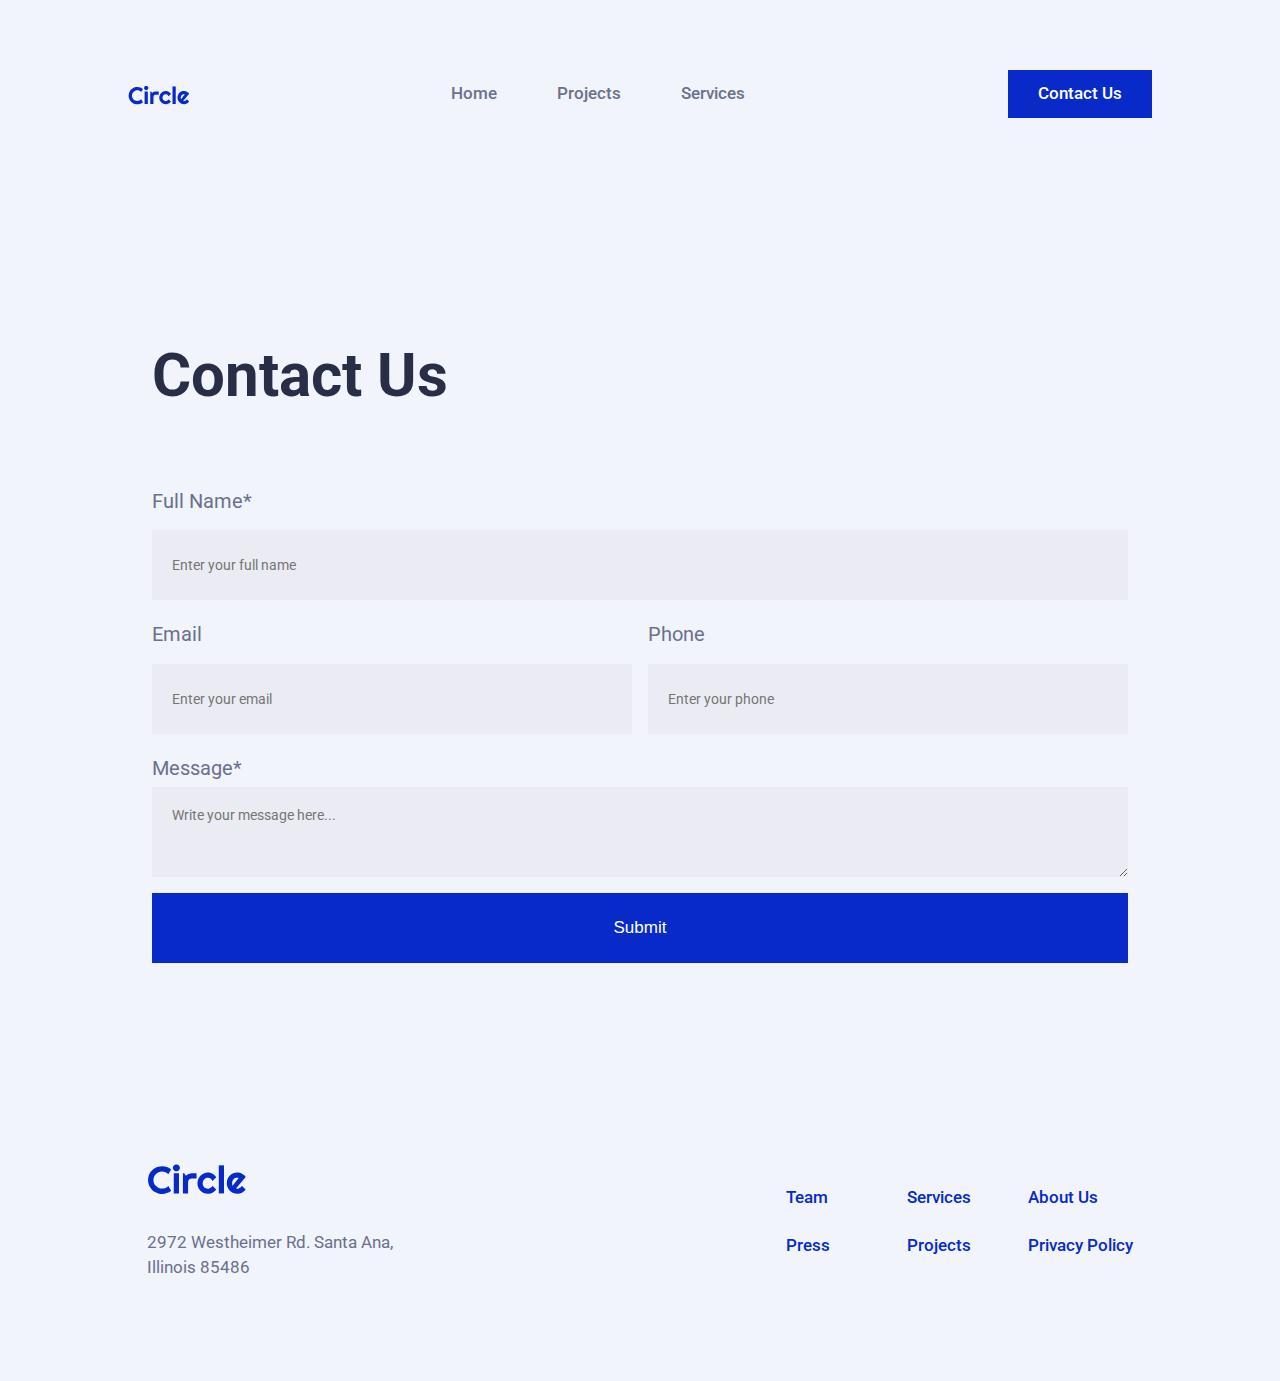
==== commit dbd7c9a9: "retoques hamburger menu" ====
--- a/contact-us.html
+++ b/contact-us.html
@@ -1,71 +1,109 @@
 <!DOCTYPE html>
 <html lang="en">
-<head>
-    <meta charset="UTF-8">
-    <meta http-equiv="X-UA-Compatible" content="IE=edge">
-    <meta name="viewport" content="width=device-width, initial-scale=1.0">
+  <head>
+    <meta charset="UTF-8" />
+    <meta http-equiv="X-UA-Compatible" content="IE=edge" />
+    <meta name="viewport" content="width=device-width, initial-scale=1.0" />
     <title>Contact Us</title>
-    <link rel="stylesheet" href="style.css">
-    <link rel="stylesheet" href="index.js">
-</head>
-<body>
-    <header id="header-cabecera" >
-        <div class="nav">
-            <div class="logo">
-               <a href="index.html"><img src="./images/logos/circle.svg" alt="Circle logotipo"></a>
-            </div>
-            <nav class="menu">
-                <ul>
-                    <li id="home-menu"><a href="index.html">Home</a></li>
-                    <li id="projects-menu"><a href="#">Projects</a></li>
-                    <li id="services-menu"><a href="#">Services</a></li>
-                </ul>
-            </nav>
-                <a href="contact-us.html" class="btn-principal">Contact Us</a>
+    <link rel="stylesheet" href="style.css" />
+    <link rel="stylesheet" href="index.js" />
+  </head>
+  <body>
+    <header>
+      <nav class="navbar">
+        <a href="index.html" class="logo"
+          ><img src="./images/logos/circle.svg" alt="Circle logotipo"
+        /></a>
+        <div class="nav-mask">
+          <ul class="nav-menu">
+            <li class="nav-item">
+              <a href="index.html" class="nav-link">Home</a>
+            </li>
+            <li class="nav-item">
+              <a href="#projects" class="nav-link">Projects</a>
+            </li>
+            <li class="nav-item">
+              <a href="#services" class="nav-link">Services</a>
+            </li>
+          </ul>
         </div>
+        <div class="hamburger">
+          <span class="bar"></span>
+          <span class="bar"></span>
+          <span class="bar"></span>
+        </div>
+        <div class="hide-on-mobile">
+          <a href="contact-us.html" class="btn-principal">Contact Us</a>
+        </div>
+      </nav>
     </header>
     <section id="contact-us">
-        <div class="form-contact">
-            <h1>Contact Us</h1>
-            <form action="email" id="form-mail">
-               <div class="form-container name">
-                    <label for="name">Full Name*</label>
-                    <input type="text" id="formName" name="name" placeholder="Enter your full name" required>
-                </div>
-                <div class="form-container email">
-                        <label for="email">Email</label>
-                        <input type="email" id="emailCount" name="email" placeholder="Enter your email">
-                </div>
-                <div class="form-container phone">
-                        <label for="phone">Phone</label>
-                        <input type="text" id="phoneNumber" name="phone" placeholder="Enter your phone">
-                </div>
-                
-                <div class="form-container message">
-                    <label for="message">Message*</label>
-                    <textarea name="message" placeholder="Write your message here..." maxlength="5000" required id="messageText"></textarea>
-                </div>
-                <input type="submit" value="Submit" class="submit-button">
-            </form>
-        </div>
+      <div class="form-contact">
+        <h1>Contact Us</h1>
+        <form action="email" id="form-mail">
+          <div class="form-container name">
+            <label for="name">Full Name*</label>
+            <input
+              type="text"
+              id="formName"
+              name="name"
+              placeholder="Enter your full name"
+              required
+            />
+          </div>
+          <div class="form-container email">
+            <label for="email">Email</label>
+            <input
+              type="email"
+              id="emailCount"
+              name="email"
+              placeholder="Enter your email"
+            />
+          </div>
+          <div class="form-container phone">
+            <label for="phone">Phone</label>
+            <input
+              type="text"
+              id="phoneNumber"
+              name="phone"
+              placeholder="Enter your phone"
+            />
+          </div>
+
+          <div class="form-container message">
+            <label for="message">Message*</label>
+            <textarea
+              name="message"
+              placeholder="Write your message here..."
+              maxlength="5000"
+              required
+              id="messageText"
+            ></textarea>
+          </div>
+          <input type="submit" value="Submit" class="submit-button" />
+        </form>
+      </div>
     </section>
     <section id="footer">
-        <div class="caja-footer">
-            <div class="footer-info">
-                <img src="./images/logos/circle.svg" alt="circle-logotipo">
-                <p class="direction">2972 Westheimer Rd. Santa Ana,<br> Illinois 85486</p>
-            </div>
-            <div class="footer-menu">
-                    <a href="#">Team</a>
-                    <a href="#">Services</a>
-                    <a href="#">About Us</a>
-                    <a href="#">Press</a>
-                    <a href="#">Projects</a>
-                    <a href="#">Privacy Policy</a>
-            </div>
+      <div class="caja-footer">
+        <div class="footer-info">
+          <img src="./images/logos/circle.svg" alt="circle-logotipo" />
+          <p class="direction">
+            2972 Westheimer Rd. Santa Ana,<br />
+            Illinois 85486
+          </p>
         </div>
-       </section> 
+        <div class="footer-menu">
+          <a href="#">Team</a>
+          <a href="#">Services</a>
+          <a href="#">About Us</a>
+          <a href="#">Press</a>
+          <a href="#">Projects</a>
+          <a href="#">Privacy Policy</a>
+        </div>
+      </div>
+    </section>
     <!-- <script src="./index.js"></script> -->
     <script src="./scripts/formContact.js"></script>
-</body>
-</html>+  </body>
+</html>
--- a/style.css
+++ b/style.css
@@ -29,6 +29,10 @@
    cursor: pointer;
  }
  
+ li{
+  list-style: none;
+ }
+
  /* Typographies */
  h1{
    text-align: left;
@@ -59,59 +63,54 @@
  }
  
  
- /* 1ºsección- cabecera + nav */
-  #cabecera,  #header-cabecera {
-  width: 80%;
-  display: flex;
-  flex-direction: column;
-  justify-content: center;
- }
  
 /* SECCIÓN NAVEGADOR*/
-.nav {
+.navbar {
    display: flex;
+   width: 80vw;
    justify-content: space-between;
    align-items: center;
    margin-top: 70px;
- }
+   background-color: #f1f4fb;
+ }
+
  
 .logo{
    width: 60px;
    height: 18px;
  }
- 
- .menu ul{
-   display: flex;
-   align-items: center;
- 
- }
- 
- .menu li{
-   list-style: none;
-   flex-direction: row;
- 
- }
- 
- .menu a{
-   color: #6c718b;
-   padding: 20px;
- }
- 
- .menu a:hover{
-   color: #072AC8 ;
- }
- 
- .menu a:active{
-   color: #0082f3;
- }
-
- /* .hamburger-menu{
-  display: none;
- } */
+
+ .nav-menu{
+  display: flex;
+  justify-content: space-between;
+  align-items: center;
+  gap: 60px;
+ }
+
+ .nav-link{
+  color: #6c718b;
+  transition: 0.7s ease;
+ }
+
+ .nav-link:hover{
+  color: #072AC8 ;
+ }
 
  .hamburger{
   display: none;
- }
+  cursor: pointer;
+ }
+
+ .bar{
+  display: block;
+  width: 24px;
+  height: 4px;
+  margin: 5px auto;
+  border-radius: 3px;
+  -webkit-transition: all 0.3s ease-in-out;
+  transition: all 0.3s ease-in-out;
+  background-color: #333333;
+}
  
  .btn-principal{
    color: white;
@@ -130,7 +129,14 @@
    display: inline-block;
    border: 0px;
  }
- 
+
+/* 1ºsección- cabecera*/
+#cabecera {
+  width: 80%;
+  display: flex;
+  flex-direction: column;
+  justify-content: center;
+ }
  
 /* hero-shot-section*/
  .hero-shot{
@@ -628,8 +634,6 @@
   margin-top: 200px;
 }
 
-
-
 .form-container{
 display: grid;
 
@@ -681,8 +685,6 @@
 color: #333333;
 }
 
-
-
 textarea{
 font-size: 14px;
 color: #333333;
@@ -698,6 +700,9 @@
 }
 
 /* //project page */
+/* //project page */
+/* //project page */
+/* //project page */
 
 .cont-about-project{
 display: flex;
@@ -728,24 +733,8 @@
 color: #6b708d;
 }
 
-
-/* //esto no esta bien  */
-/* .project-image{
-width: 80vw;
-max-height: 600px;
-filter: blur(200);
-background-image: url("./images/projects-section/1.jpg");
-background-position: 50% 50%;
-background-repeat: no-repeat;
-background-size: cover;
-} */
-/* .project-image img{
-width: 80vw;
-filter: blur(40px) opacity(10%);
-} */
-
 .container-image{
-width: 80vw;
+/* width: 80vw; */
 height: 600px;
 position: relative;
 }
@@ -777,11 +766,10 @@
 
 
 
-/* -----------------------
+/* ------RESPONSIVE--------------------------------------------------------
 -----------------------
 -----------------------
 ----------------------- */
-/* Empezamos responsive */
    /* Pantalla tablet */
    @media (min-width:768px) and (max-width: 991px){
      *{
@@ -791,48 +779,64 @@
      h1{
        text-align: center;
      }
-     #header-cabecera, #cabecera, #clients, #projects, #testimonials, #services, #CTA,  #footer{
+    #cabecera, #clients, #projects, #testimonials, #services, #CTA,  #footer{
        width: 100%;
        margin-top: 40px;
      }
-     /* #header-cabecera, #cabecera, #clients, #projects, #testimonials, #services, #CTA,  #footer{
-       width: 95%;
-     } */
-     #header-cabecera {
-       margin-top: 10px;
-     }
- 
-     .nav{
+    
+     .hide-on-mobile{
+      display: none;
+     }
+ 
+     .navbar{
        margin-top: 30px;
+
+     }
+
+     .nav-item{
+      margin: 16px 0;
      }
    
-     /* .hamburger-menu{
-      display: flex;
-      z-index: 1;
-      padding: 4px 20px 0 0;
-      border: none;
-      cursor: pointer;
-      background-color: rgba(255, 255, 255, 0);
-      color: #292e47;
-      font-size: 24px;
-    }
-    .hamburger-menu > .cerrar{
-      display: none;
+ /* // burger menu */
+    .hamburger{
+      display: block;
+    }
+    .hamburger.active .bar:nth-child(2){
+      opacity: 0;
+    }
+    .hamburger.active .bar:nth-child(1){
+      transform: translateY(-8) rotate(-45deg)
+    }
+
+    .hamburger.active .bar:nth-child(3){
+      transform: translateY(8) rotate(45deg)
+    }
+
+    .nav-menu{
+      position:fixed;
+      top:-100%;
+      left: 0;
+      gap:0;
+      flex-direction: column;
+      background-color: #dadadb;
+      width: 100vw;
+      text-align: left;
+      transition: 0.3s;
+      padding: 5px 0;
+    }
+/* prueba mascara para menú */
+    /* .nav-mask{
+      width: 100vw;
+      height: 300px;
+      position: absolute;
+      top:120px;
+      overflow: hidden;
     } */
-    .bar{
-      display: flex;
-      flex-direction: column;
-      height: 4px;
-      background-color: #333333;
-      width: 24px;
-      border-radius: 3px;
-      margin: 3px;
-     }
-
-     .menu{
-      display: none;
-     }
-    
+
+    .nav-menu.active{
+      top:75px;
+      left:0;
+     }
  
      .btn-principal{
        display: none;
@@ -874,10 +878,6 @@
  
 /* // sección clientes */
      #clients{
-       /* display: flex;
-       flex-wrap: ;
-       width: 70%;
-       margin-top: 50px; */
        display: grid;
        align-items: center;
        justify-items: center;
@@ -891,7 +891,6 @@
 /* PROJECT */
      .container-cards{
        grid-template-columns: 1fr 1fr;
-       /* //la separación entre proyectos como se controla? */
        grid-column-gap: 2%;
      }
  
@@ -923,7 +922,7 @@
       
      }
  
-     /* SERVICES */
+/* SERVICES */
  
      .container-cards-service{
        display:grid;
@@ -935,9 +934,8 @@
        height: 8vw;
      }
  
-     /* cta */
+     /* SECCIÓN CTA-AMARILLA */
      #CTA{
-       /* para hacer que se salte el padding del body va este width */
        width: 100vw;
        margin-top: 60px;
      }
@@ -947,7 +945,7 @@
      }
     
     
-     /* footer */
+/* footer */
      #footer{
       padding-bottom: 50px;
       margin-top: 70px;
@@ -963,7 +961,7 @@
       text-align: left;
      }
 
-     /* //project pg */
+/* //project pg */
      #project-page{
       width: 100%;
       margin-top: 20px;
@@ -978,7 +976,7 @@
    }
  
  
-   /* Pantalla tablet pequeña */
+/* Pantalla tablet + pequeña */
    @media (min-width:481px) and (max-width: 767px){
      *{
        margin: none;
@@ -992,30 +990,70 @@
        text-align: center;
        margin-top: 50px;
      }
-     #header-cabecera, #cabecera, #clients, #projects, #testimonials, #services, #CTA,  #footer, #contact-us{
+      #cabecera, #clients, #projects, #testimonials, #services, #CTA,  #footer, #contact-us{
        width: 100%;
        margin-top: 30px;
      }
-     /* #header-cabecera, #cabecera, #clients, #projects, #testimonials, #services, #CTA,  #footer{
-       width: 95%;
-     } */
-     #header-cabecera {
-       margin-top: 10px;
-     }
- 
-     .nav{
+    
+     .hide-on-mobile{
+      display: none;
+     }
+ 
+     .navbar{
        margin-top: 30px;
+
+     }
+
+     .nav-item{
+      margin: 16px 0;
      }
    
-     .menu ul{
-       display: none;
-  
+ /* // burger menu */
+    .hamburger{
+      display: block;
+    }
+    .hamburger.active .bar:nth-child(2){
+      opacity: 0;
+    }
+    .hamburger.active .bar:nth-child(1){
+      transform: translateY(-8) rotate(-45deg)
+    }
+
+    .hamburger.active .bar:nth-child(3){
+      transform: translateY(8) rotate(45deg)
+    }
+
+    .nav-menu{
+      position:fixed;
+      top:-100%;
+      left: 0;
+      gap:0;
+      flex-direction: column;
+      background-color: #dadadb;
+      width: 100vw;
+      text-align: left;
+      transition: 0.3s;
+      padding: 5px 0;
+    }
+/* prueba mascara para menú */
+    /* .nav-mask{
+      width: 100vw;
+      height: 300px;
+      position: absolute;
+      top:120px;
+      overflow: hidden;
+    } */
+
+    .nav-menu.active{
+      top:75px;
+      left:0;
      }
  
      .btn-principal{
        display: none;
      }
  
+    
      .hero-shot{
        /* display: flex; */
        flex-direction: column;
@@ -1061,10 +1099,6 @@
  
 /* // sección clientes */
      #clients{
-       /* display: flex;
-       flex-wrap: ;
-       width: 70%;
-       margin-top: 50px; */
        display: grid;
        align-items: center;
        justify-items: center;
@@ -1072,13 +1106,9 @@
        grid-template-columns: 1fr 1fr;
      }
  
-     /* .logos-amazon{
-       display: none;
-     } */
 /* PROJECT */
      .container-cards{
        grid-template-columns: 1fr;
-       /* //la separación entre proyectos como se controla? */
        grid-column-gap: 2%;
      }
  
@@ -1087,7 +1117,7 @@
       
      }
  
-     /* /TESTIMONIALS */
+/* /TESTIMONIALS */
      .locator-top-left,
      .locator-top-right,
      .locator-bottom-left,
@@ -1107,7 +1137,7 @@
        padding: 50px 0px;
      }
  
-     /* SERVICES */
+/* SERVICES */
  
      .container-cards-service{
        display:grid;
@@ -1119,7 +1149,7 @@
        height: 10vw;
      }
  
-     /* cta */
+/* cta */
      #CTA{
        margin-top: 60px;
        display: flex;
@@ -1134,7 +1164,7 @@
  
  
     
-     /* footer */
+/* footer */
      #footer{
       padding-bottom: 90px;
      }
@@ -1156,7 +1186,7 @@
      }
     
 
-     /* contact us */
+/* contact us */
      #contact-us{
       margin-top: 20px;
      }
@@ -1164,7 +1194,7 @@
       text-align: left;
      }
 
-     /* //proyecto pag */
+/* //proyecto pag */
      #project-page{
       width: 100%;
       margin-top: 20px;
@@ -1174,13 +1204,14 @@
     text-align: left;
     }
 
-   }
- 
-  
-   /* //burger menu */
-
-
-   /* mobil chiquito */
+    .container-cards{
+      grid-template-columns: 1fr 1fr;
+     }
+
+   }
+
+
+/* mobil chiquito */
 
    
    @media (max-width: 480px){
@@ -1201,28 +1232,68 @@
       width: 100%;
       margin-top: 10px;
     }
-    /* #header-cabecera, #cabecera, #clients, #projects, #testimonials, #services, #CTA,  #footer{
-      width: 95%;
+  
+
+
+    .hide-on-mobile{
+      display: none;
+     }
+ 
+     .navbar{
+       margin-top: 30px;
+
+     }
+
+     .nav-item{
+      margin: 16px 0;
+     }
+   
+ /* // burger menu */
+    .hamburger{
+      display: block;
+    }
+    .hamburger.active .bar:nth-child(2){
+      opacity: 0;
+    }
+    .hamburger.active .bar:nth-child(1){
+      transform: translateY(-8) rotate(-45deg)
+    }
+
+    .hamburger.active .bar:nth-child(3){
+      transform: translateY(8) rotate(45deg)
+    }
+
+    .nav-menu{
+      position:fixed;
+      top:-100%;
+      left: 0;
+      gap:0;
+      flex-direction: column;
+      background-color: #dadadb;
+      width: 100vw;
+      text-align: left;
+      transition: 0.3s;
+      padding: 5px 0;
+    }
+/* prueba mascara para menú */
+    /* .nav-mask{
+      width: 100vw;
+      height: 300px;
+      position: absolute;
+      top:120px;
+      overflow: hidden;
     } */
-    #header-cabecera {
-      margin-top: 0px;
-    }
-
-    .nav{
-      margin-top: 30px;
-    }
-  
-    .menu ul{
-      display: none;
- 
-    }
-
-    .btn-principal{
-      display: none;
-    }
+
+    .nav-menu.active{
+      top:75px;
+      left:0;
+     }
+ 
+     .btn-principal{
+       display: none;
+     }
 
     .hero-shot{
-      /* display: flex; */
       flex-direction: column;
       margin-top:0px
     }
@@ -1270,10 +1341,6 @@
 
 /* // sección clientes */
     #clients{
-      /* display: flex;
-      flex-wrap: ;
-      width: 70%;
-      margin-top: 50px; */
       margin: 0 0 30px 0;
       display: grid;
       align-items: center;
@@ -1282,14 +1349,9 @@
       grid-template-columns: 1fr 1fr;
     }
 
-    /* .logos-amazon{
-      display: none;
-    } */
 /* PROJECT */
     .container-cards{
       grid-template-columns: 1fr;
-      /* //la separación entre proyectos como se controla? */
-      /* grid-column-gap: 2%; */
       grid-row-gap: 20px;
       padding-bottom: 20px;
       margin-top: 50px;
@@ -1300,7 +1362,7 @@
      
     }
 
-    /* /TESTIMONIALS */
+ /* /TESTIMONIALS */
     .locator-top-left,
     .locator-top-right,
     .locator-bottom-left,
@@ -1328,7 +1390,7 @@
       margin-bottom: 0px;
     }
 
-    /* SERVICES */
+/* SERVICES */
 
     .container-cards-service{
       display:grid;
@@ -1345,7 +1407,7 @@
       padding: 40px;
     }
 
-    /* cta */
+/* cta */
     #CTA{
       margin-top: 60px;
       display: flex;
@@ -1383,7 +1445,7 @@
 
 
    
-    /* footer */
+/* footer */
     #footer{
      padding-bottom: 90px;
      padding-top: 20px;
@@ -1405,8 +1467,7 @@
       text-align: center;
     }
    
-
-
+/* //contact page */
     #contact-us h1{
       text-align: left;
       margin-top: 50px;
@@ -1425,8 +1486,8 @@
       height: 200px;
      }
 
-     /* project pag */
-   /* Pantalla phone */
+/* project pag */
+/* Pantalla phone */
    #project-page{
     width: 100%;
     margin-top: 20px;
@@ -1455,8 +1516,11 @@
     margin-top: 0px;
     text-align:left;
    }  
+
+   .container-cards{
+    justify-items: center;
+   }
   
-   
   }
     
   
